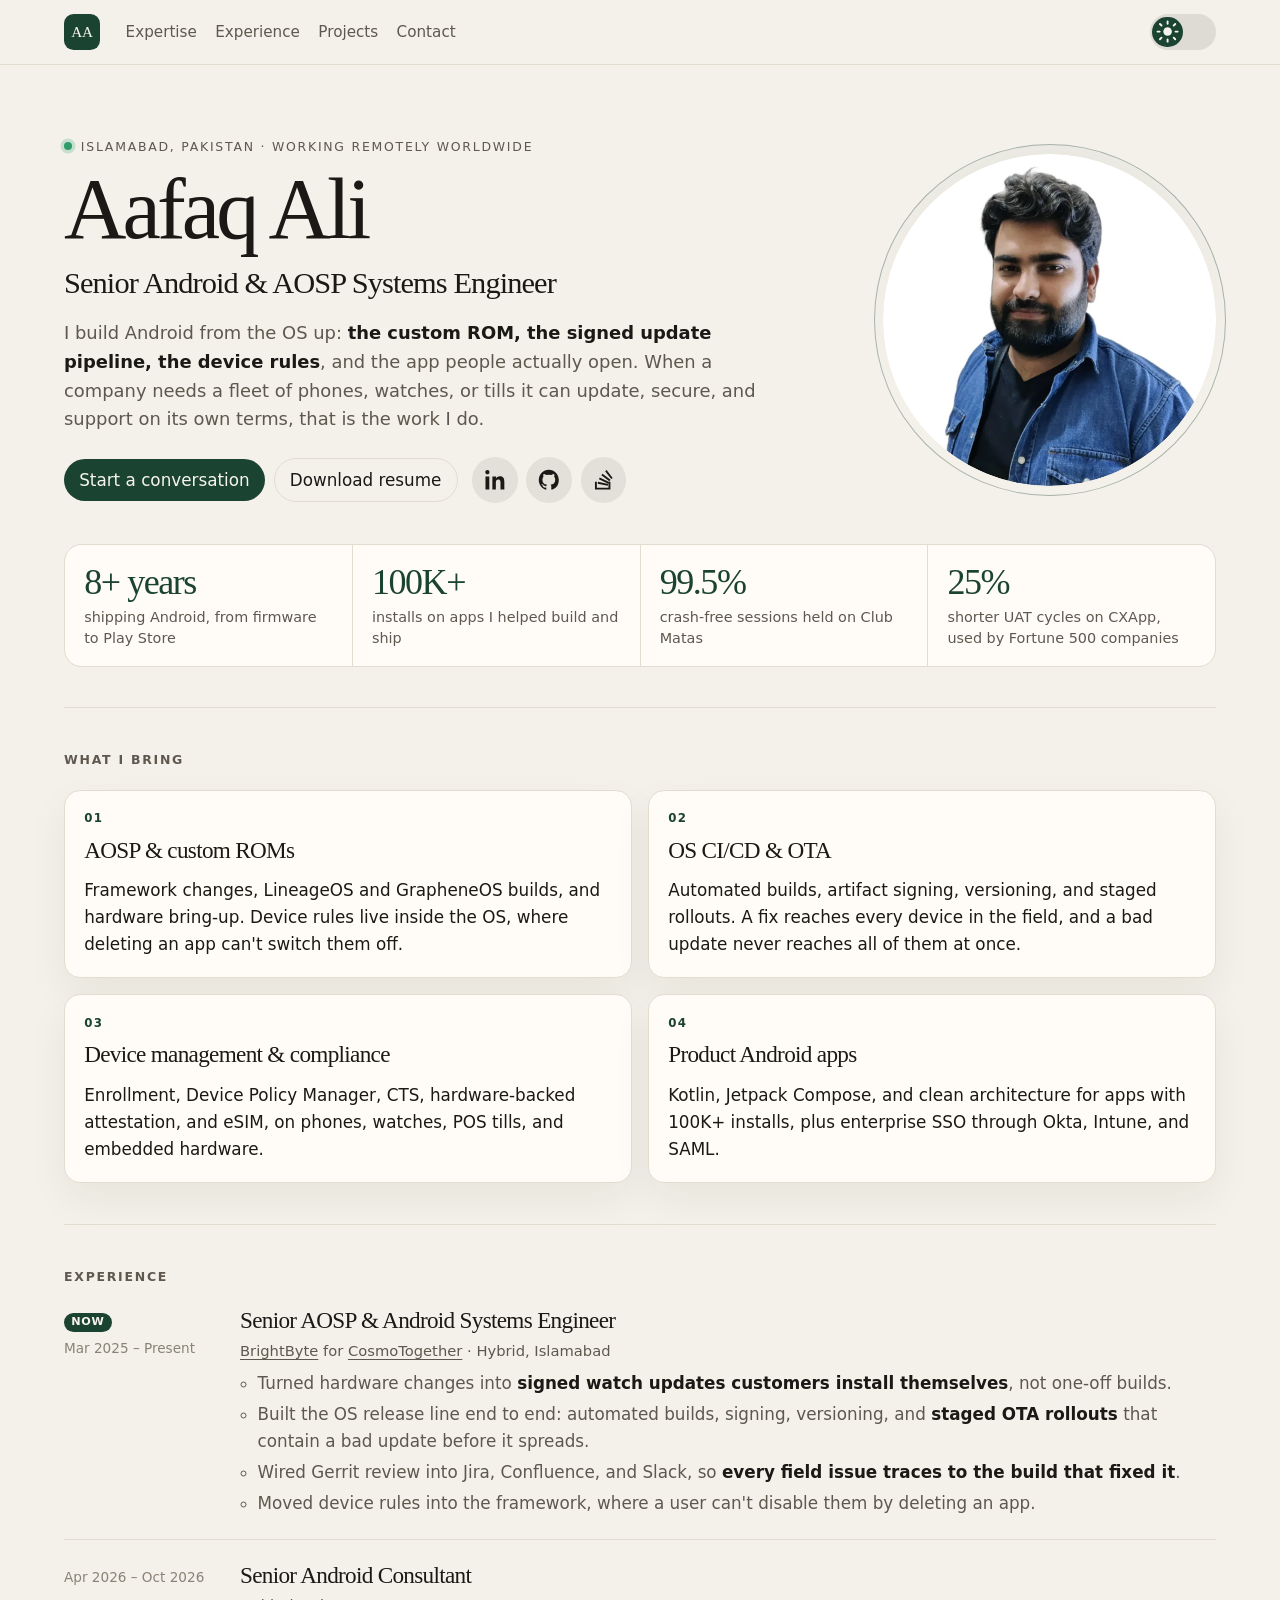
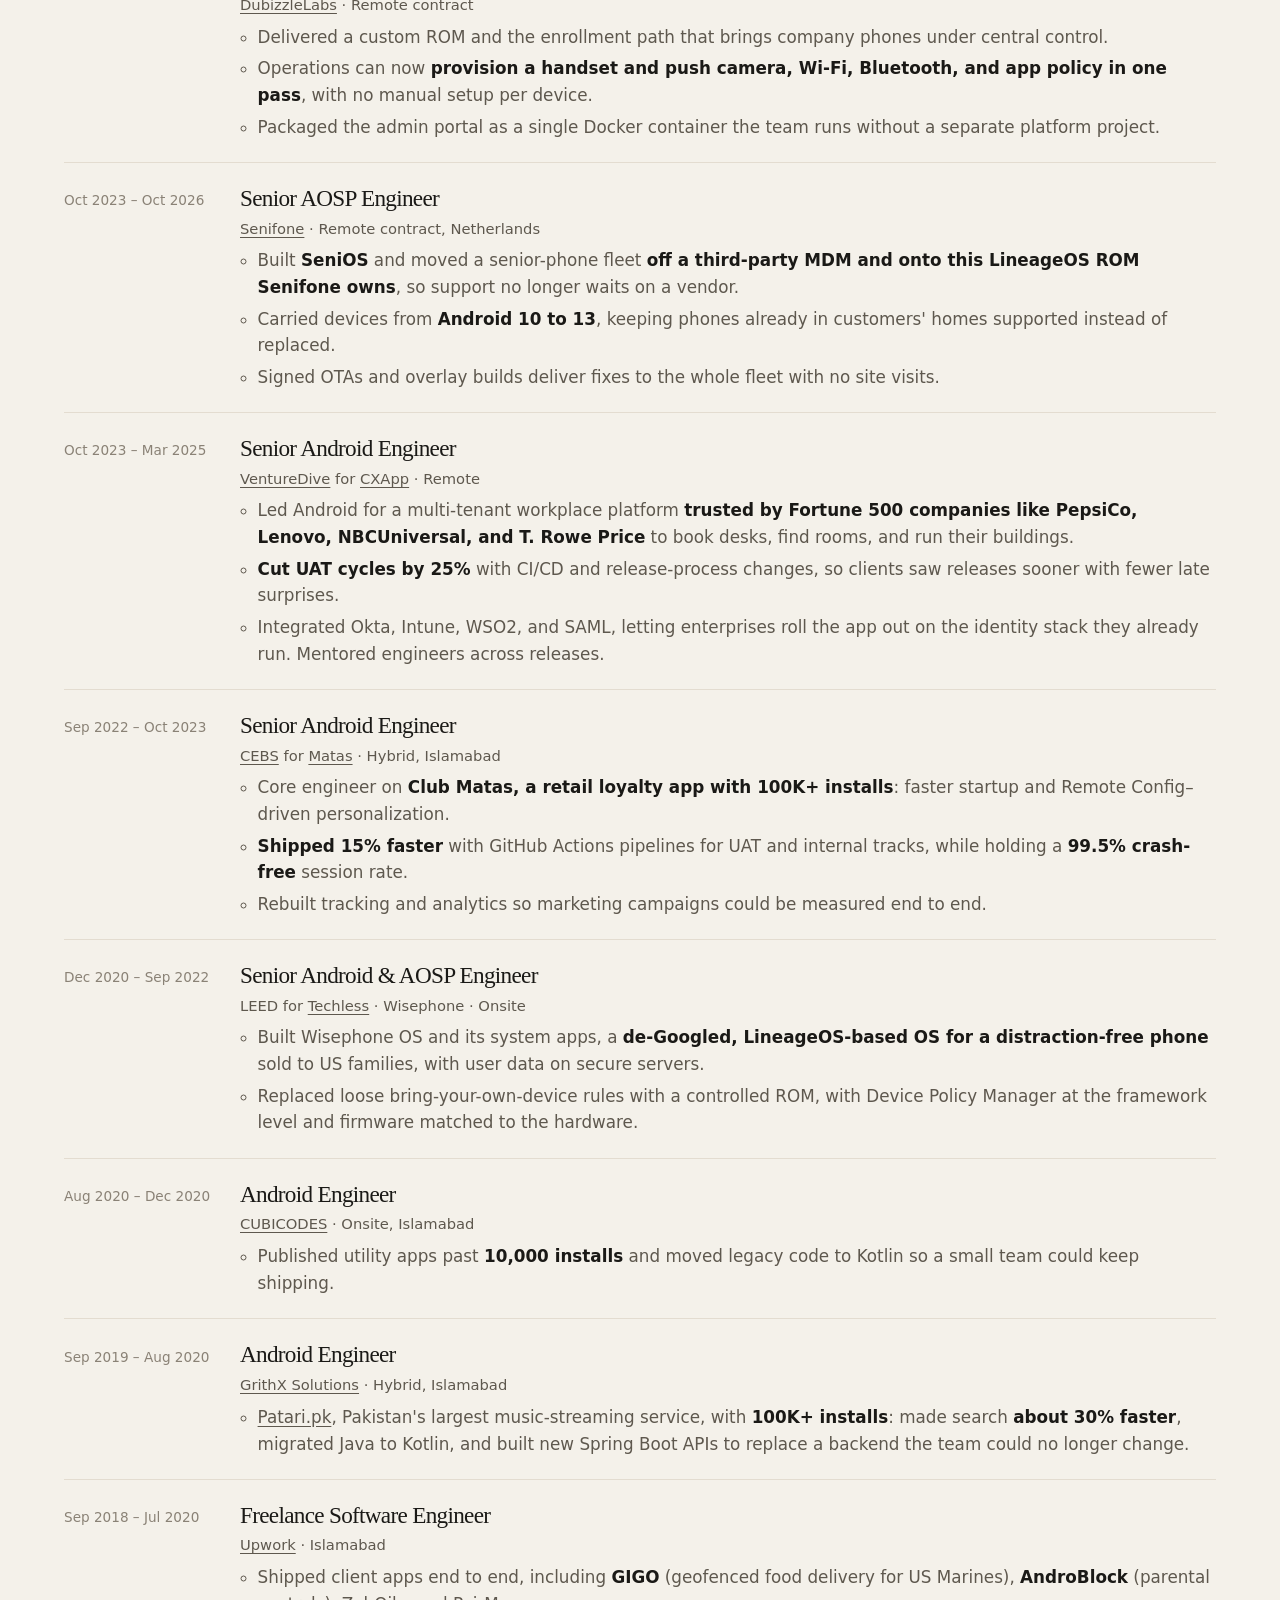
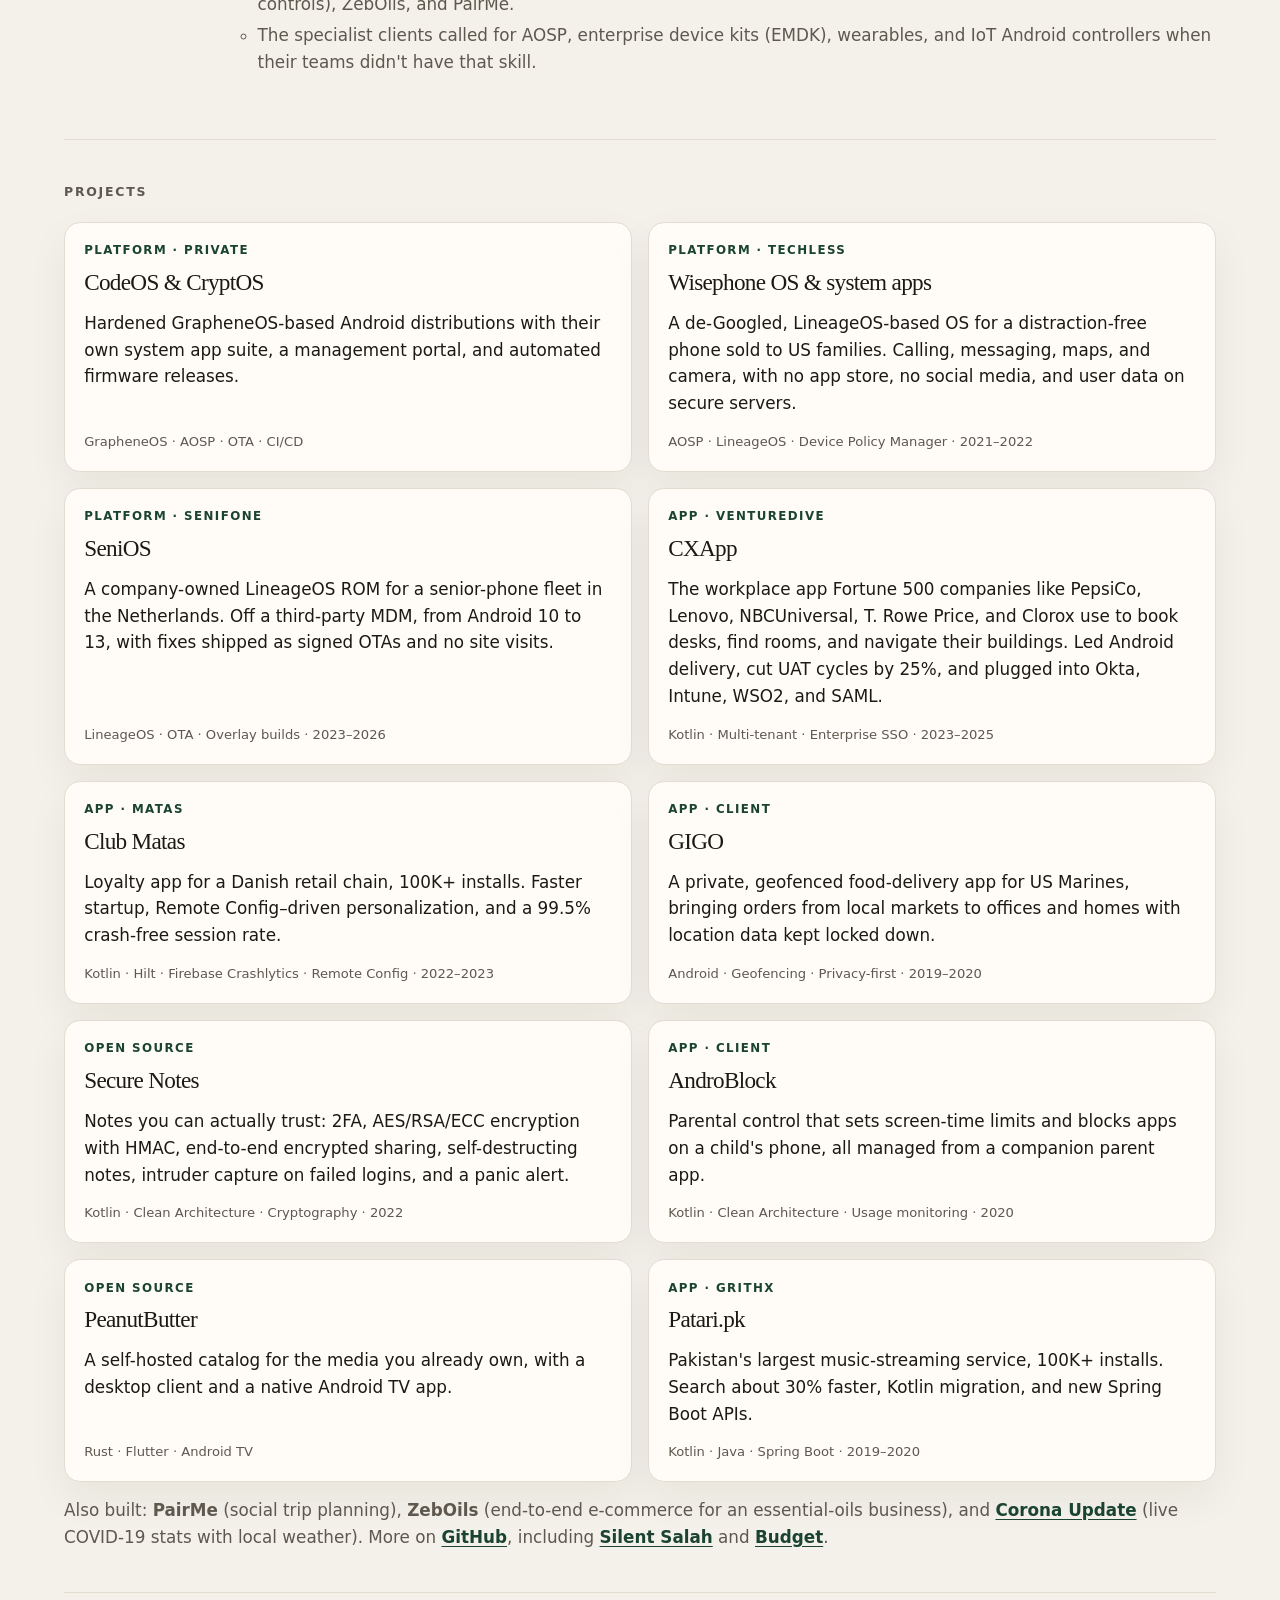
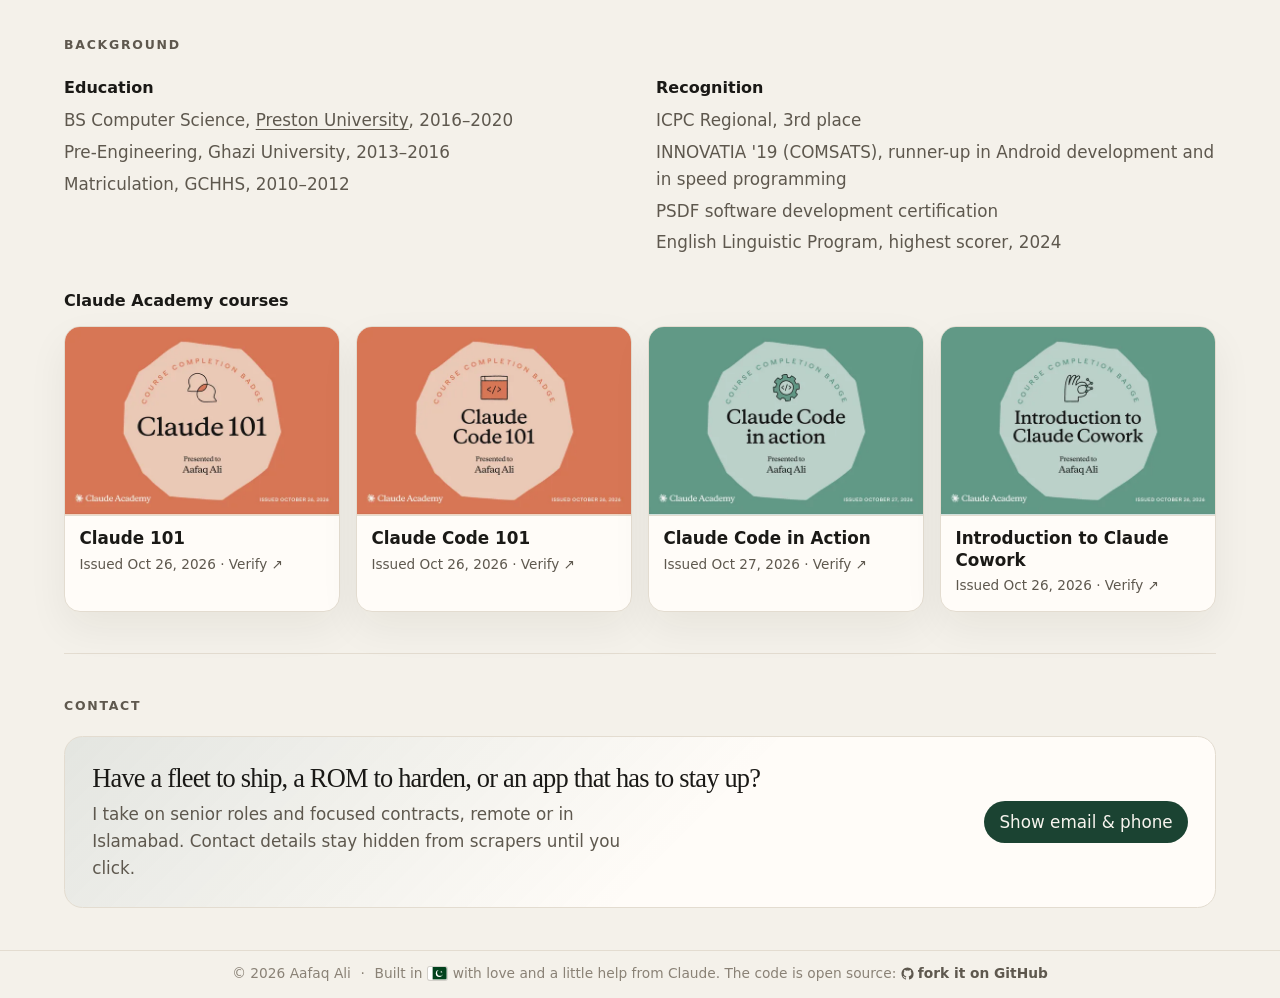
==== index.html @ 77cb5156 "Add Claude Academy course badges Co-Authored-By: Claude Opus 5.5 <noreply@anthropic.com>" ====
<!DOCTYPE html>
<html lang="en">
<head>
  <meta charset="utf-8">
  <meta name="viewport" content="width=device-width, initial-scale=1">
  <title>Aafaq Ali · Senior Android &amp; AOSP Systems Engineer</title>
  <meta name="description" content="Aafaq Ali builds Android from the OS up: custom ROMs, signed OTA pipelines, device management, CTS and hardware attestation, plus product apps with 100K+ installs. 8+ years, Islamabad, working remotely worldwide.">
  <meta name="author" content="Aafaq Ali">
  <meta name="robots" content="index, follow">
  <link rel="canonical" href="https://aafaq.com.pk/">
  <meta property="og:type" content="profile">
  <meta property="og:site_name" content="Aafaq Ali">
  <meta property="og:title" content="Aafaq Ali · Senior Android &amp; AOSP Systems Engineer">
  <meta property="og:description" content="Custom ROMs, signed OTA pipelines, device management, and Android apps with 100K+ installs. 8+ years shipping Android, from the OS to the home screen.">
  <meta property="og:url" content="https://aafaq.com.pk/">
  <meta property="profile:first_name" content="Aafaq">
  <meta property="profile:last_name" content="Ali">
  <meta name="twitter:card" content="summary">
  <meta name="twitter:site" content="@Aafaqale">
  <meta name="twitter:title" content="Aafaq Ali · Senior Android &amp; AOSP Systems Engineer">
  <meta name="twitter:description" content="Custom ROMs, signed OTA pipelines, device management, and Android apps with 100K+ installs.">
  <meta name="theme-color" content="#f4f1ea" media="(prefers-color-scheme: light)">
  <meta name="theme-color" content="#12110f" media="(prefers-color-scheme: dark)">
  <!-- Google Analytics 4: only on the live site, so local copies and previews are not counted. -->
  <script>
    if (/^(www\.)?aafaq\.com\.pk$/.test(location.hostname)) {
      window.dataLayer = window.dataLayer || [];
      window.gtag = function () { dataLayer.push(arguments); };
      gtag("js", new Date());
      gtag("config", "G-D1ZEYYBL6N");
      var ga = document.createElement("script");
      ga.async = true;
      ga.src = "https://www.googletagmanager.com/gtag/js?id=G-D1ZEYYBL6N";
      document.head.appendChild(ga);
    }
  </script>
  <link rel="icon" href="favicon.svg" type="image/svg+xml">
  <link rel="stylesheet" href="css/site.css?v=dev">
  <script>
    (function () {
      try {
        var saved = localStorage.getItem("theme");
        var theme = saved || (matchMedia("(prefers-color-scheme: dark)").matches ? "dark" : "light");
        document.documentElement.setAttribute("data-theme", theme);
      } catch (err) {}
    })();
  </script>
  <script src="js/site.js?v=dev" defer></script>
  <script type="application/ld+json">
  {
    "@context": "https://schema.org",
    "@type": "ProfilePage",
    "url": "https://aafaq.com.pk/",
    "mainEntity": {
      "@type": "Person",
      "name": "Aafaq Ali",
      "jobTitle": "Senior Android and AOSP Systems Engineer",
      "description": "Android and AOSP systems engineer building custom ROMs, signed OTA pipelines, device management, and product Android apps.",
      "url": "https://aafaq.com.pk/",
      "address": {
        "@type": "PostalAddress",
        "addressLocality": "Islamabad",
        "addressCountry": "PK"
      },
      "worksFor": {
        "@type": "Organization",
        "name": "BrightByte",
        "url": "https://www.linkedin.com/company/bright-byteconsulting"
      },
      "alumniOf": {
        "@type": "CollegeOrUniversity",
        "name": "Preston University",
        "url": "https://preston.edu.pk/"
      },
      "knowsAbout": [
        "Android",
        "Kotlin",
        "Jetpack Compose",
        "AOSP",
        "LineageOS",
        "GrapheneOS",
        "OTA updates",
        "CTS",
        "hardware attestation",
        "eSIM",
        "embedded Android",
        "point of sale",
        "MDM"
      ],
      "sameAs": [
        "https://www.linkedin.com/in/aafaqali/",
        "https://github.com/AafaaqAli",
        "https://stackoverflow.com/users/10003471/ali",
        "https://x.com/Aafaqale",
        "https://www.upwork.com/freelancers/~01023178194f30eed5"
      ]
    }
  }
  </script>
</head>
<body>
  <a class="skip" href="#content">Skip to content</a>
  <header class="site-header">
    <div class="wrap bar">
      <a class="brand" href="#top" aria-label="Aafaq Ali, back to top">AA</a>
      <nav class="nav" aria-label="Primary">
        <a href="#expertise">Expertise</a>
        <a href="#experience">Experience</a>
        <a href="#work">Projects</a>
        <a href="#contact">Contact</a>
      </nav>
      <button class="theme-toggle" id="theme-toggle" type="button" aria-pressed="false" aria-label="Switch to dark mode">
        <span class="theme-thumb">
          <span class="theme-glyph">
            <svg class="theme-sun" viewBox="0 0 24 24" aria-hidden="true"><circle cx="12" cy="12" r="4.4"></circle><path d="M12 1.6v2.2M12 20.2v2.2M4.1 4.1l1.6 1.6M18.3 18.3l1.6 1.6M1.6 12h2.2M20.2 12h2.2M4.1 19.9l1.6-1.6M18.3 5.7l1.6-1.6" stroke="currentColor" stroke-width="2" stroke-linecap="round" fill="none"></path></svg>
            <svg class="theme-moon" viewBox="4.4 2.5 18 18" aria-hidden="true"><path d="M14.6 3.1a8.4 8.4 0 1 0 6.3 13.6A6.6 6.6 0 0 1 14.6 3.1z"></path></svg>
          </span>
        </span>
      </button>
    </div>
  </header>

  <main id="content">
    <div class="wrap">
      <header class="hero" id="top">
        <div class="hero-copy">
        <p class="eyebrow"><span class="dot" aria-hidden="true"></span>Islamabad, Pakistan · Working remotely worldwide</p>
        <h1>Aafaq Ali</h1>
        <p class="role">Senior Android &amp; AOSP Systems Engineer</p>
        <p class="lede">I build Android from the OS up: <strong>the custom ROM, the signed update pipeline, the device rules</strong>, and the app people actually open. When a company needs a fleet of phones, watches, or tills it can update, secure, and support on its own terms, that is the work I do.</p>
        <p class="actions">
          <a class="button" href="#contact">Start a conversation</a>
          <a class="button quiet" href="aafaq-ali-resume.pdf" download>Download resume</a>
          <span class="socials">
            <a class="icon-btn" href="https://www.linkedin.com/in/aafaqali/" rel="me noopener noreferrer" aria-label="LinkedIn" target="_blank">
              <svg viewBox="-1.2 -0.2 24.8 25.4" aria-hidden="true"><path d="M4.98 3.5C4.98 4.88 3.88 6 2.5 6S0 4.88 0 3.5 1.12 1 2.5 1s2.48 1.12 2.48 2.5zM.24 8.48h4.52V24H.24V8.48zM8.34 8.48h4.33v2.12h.06c.6-1.14 2.08-2.34 4.28-2.34 4.58 0 5.42 3.01 5.42 6.93V24h-4.52v-7.66c0-1.83-.03-4.18-2.55-4.18-2.55 0-2.94 1.99-2.94 4.05V24H8.34V8.48z"/></svg>
            </a>
            <a class="icon-btn" href="https://github.com/AafaaqAli" rel="me noopener noreferrer" aria-label="GitHub" target="_blank">
              <svg viewBox="1.2 1.2 21.6 21.6" aria-hidden="true"><path d="M12 2C6.48 2 2 6.58 2 12.26c0 4.52 2.87 8.35 6.84 9.7.5.1.68-.22.68-.49 0-.24-.01-.87-.01-1.71-2.78.62-3.37-1.37-3.37-1.37-.45-1.18-1.11-1.5-1.11-1.5-.91-.64.07-.63.07-.63 1 .07 1.53 1.06 1.53 1.06.9 1.57 2.36 1.12 2.94.86.09-.67.35-1.12.63-1.38-2.22-.26-4.55-1.14-4.55-5.07 0-1.12.39-2.03 1.03-2.75-.1-.26-.45-1.3.1-2.71 0 0 .84-.27 2.75 1.05a9.3 9.3 0 0 1 5 0c1.91-1.32 2.75-1.05 2.75-1.05.55 1.41.2 2.45.1 2.71.64.72 1.03 1.63 1.03 2.75 0 3.94-2.34 4.8-4.57 5.06.36.32.68.94.68 1.9 0 1.38-.01 2.49-.01 2.83 0 .27.18.6.69.49A10.04 10.04 0 0 0 22 12.26C22 6.58 17.52 2 12 2z"/></svg>
            </a>
            <a class="icon-btn" href="https://stackoverflow.com/users/10003471/ali" rel="me noopener noreferrer" aria-label="Stack Overflow" target="_blank">
              <svg viewBox="4.2 3.6 17.6 19.3" aria-hidden="true"><path d="M17.2 20.3v-5.4h1.7v7.1H5.1v-7.1h1.7v5.4h10.4z"/><path d="m7.5 16.7 9.1 1.9.35-1.65-9.1-1.9-.35 1.65zm1.15-3.9 8.4 3.9.72-1.55-8.4-3.9-.72 1.55zm2.15-3.7 7.15 5.55 1.05-1.35-7.15-5.55-1.05 1.35zm3.4-3.5 5.4 7 1.32-1.02-5.4-7-1.32 1.02z"/></svg>
            </a>
          </span>
        </p>
        </div>

        <figure class="portrait">
          <img class="portrait-light" src="img/portrait-light.webp" width="612" height="612" alt="Portrait of Aafaq Ali" fetchpriority="high">
          <img class="portrait-dark" src="img/portrait-dark.webp" width="612" height="612" alt="" aria-hidden="true">
        </figure>

        <dl class="stats" aria-label="Highlights">
          <div><dt>8+ years</dt><dd>shipping Android, from firmware to Play Store</dd></div>
          <div><dt>100K+</dt><dd>installs on apps I helped build and ship</dd></div>
          <div><dt>99.5%</dt><dd>crash-free sessions held on Club Matas</dd></div>
          <div><dt>25%</dt><dd>shorter UAT cycles on CXApp, used by Fortune 500 companies</dd></div>
        </dl>
      </header>

      <section class="section" id="expertise" aria-labelledby="expertise-title">
        <h2 id="expertise-title">What I bring</h2>
        <div class="cards">
          <article class="card">
            <span class="card-tag">01</span>
            <h3>AOSP &amp; custom ROMs</h3>
            <p class="body">Framework changes, LineageOS and GrapheneOS builds, and hardware bring-up. Device rules live inside the OS, where deleting an app can't switch them off.</p>
          </article>
          <article class="card">
            <span class="card-tag">02</span>
            <h3>OS CI/CD &amp; OTA</h3>
            <p class="body">Automated builds, artifact signing, versioning, and staged rollouts. A fix reaches every device in the field, and a bad update never reaches all of them at once.</p>
          </article>
          <article class="card">
            <span class="card-tag">03</span>
            <h3>Device management &amp; compliance</h3>
            <p class="body">Enrollment, Device Policy Manager, CTS, hardware-backed attestation, and eSIM, on phones, watches, POS tills, and embedded hardware.</p>
          </article>
          <article class="card">
            <span class="card-tag">04</span>
            <h3>Product Android apps</h3>
            <p class="body">Kotlin, Jetpack Compose, and clean architecture for apps with 100K+ installs, plus enterprise SSO through Okta, Intune, and SAML.</p>
          </article>
        </div>
      </section>

      <section class="section" id="experience" aria-labelledby="experience-title">
        <h2 id="experience-title">Experience</h2>
        <ol class="timeline">
          <li class="job">
            <p class="when">Mar 2025 – Present</p>
            <div>
              <h3>Senior AOSP &amp; Android Systems Engineer</h3>
              <p class="meta"><a href="https://www.linkedin.com/company/bright-byteconsulting" target="_blank" rel="noopener noreferrer">BrightByte</a> for <a href="https://cosmotogether.com/" target="_blank" rel="noopener noreferrer">CosmoTogether</a> · Hybrid, Islamabad</p>
              <ul>
                <li>Turned hardware changes into <strong>signed watch updates customers install themselves</strong>, not one-off builds.</li>
                <li>Built the OS release line end to end: automated builds, signing, versioning, and <strong>staged OTA rollouts</strong> that contain a bad update before it spreads.</li>
                <li>Wired Gerrit review into Jira, Confluence, and Slack, so <strong>every field issue traces to the build that fixed it</strong>.</li>
                <li>Moved device rules into the framework, where a user can't disable them by deleting an app.</li>
              </ul>
            </div>
          </li>

          <li class="job">
            <p class="when">Apr 2026 – Oct 2026</p>
            <div>
              <h3>Senior Android Consultant</h3>
              <p class="meta"><a href="https://www.dubizzle.com/" target="_blank" rel="noopener noreferrer">DubizzleLabs</a> · Remote contract</p>
              <ul>
                <li>Delivered a custom ROM and the enrollment path that brings company phones under central control.</li>
                <li>Operations can now <strong>provision a handset and push camera, Wi-Fi, Bluetooth, and app policy in one pass</strong>, with no manual setup per device.</li>
                <li>Packaged the admin portal as a single Docker container the team runs without a separate platform project.</li>
              </ul>
            </div>
          </li>

          <li class="job">
            <p class="when">Oct 2023 – Oct 2026</p>
            <div>
              <h3>Senior AOSP Engineer</h3>
              <p class="meta"><a href="https://senifone.co.uk/" target="_blank" rel="noopener noreferrer">Senifone</a> · Remote contract, Netherlands</p>
              <ul>
                <li>Built <strong>SeniOS</strong> and moved a senior-phone fleet <strong>off a third-party MDM and onto this LineageOS ROM Senifone owns</strong>, so support no longer waits on a vendor.</li>
                <li>Carried devices from <strong>Android 10 to 13</strong>, keeping phones already in customers' homes supported instead of replaced.</li>
                <li>Signed OTAs and overlay builds deliver fixes to the whole fleet with no site visits.</li>
              </ul>
            </div>
          </li>

          <li class="job">
            <p class="when">Oct 2023 – Mar 2025</p>
            <div>
              <h3>Senior Android Engineer</h3>
              <p class="meta"><a href="https://www.venturedive.com/" target="_blank" rel="noopener noreferrer">VentureDive</a> for <a href="https://cxapp.com/" target="_blank" rel="noopener noreferrer">CXApp</a> · Remote</p>
              <ul>
                <li>Led Android for a multi-tenant workplace platform <strong>trusted by Fortune 500 companies like PepsiCo, Lenovo, NBCUniversal, and T. Rowe Price</strong> to book desks, find rooms, and run their buildings.</li>
                <li><strong>Cut UAT cycles by 25%</strong> with CI/CD and release-process changes, so clients saw releases sooner with fewer late surprises.</li>
                <li>Integrated Okta, Intune, WSO2, and SAML, letting enterprises roll the app out on the identity stack they already run. Mentored engineers across releases.</li>
              </ul>
            </div>
          </li>

          <li class="job">
            <p class="when">Sep 2022 – Oct 2023</p>
            <div>
              <h3>Senior Android Engineer</h3>
              <p class="meta"><a href="https://www.cebs.io/" target="_blank" rel="noopener noreferrer">CEBS</a> for <a href="https://play.google.com/store/apps/details?id=matas.matas&amp;hl=en" target="_blank" rel="noopener noreferrer">Matas</a> · Hybrid, Islamabad</p>
              <ul>
                <li>Core engineer on <strong>Club Matas, a retail loyalty app with 100K+ installs</strong>: faster startup and Remote Config–driven personalization.</li>
                <li><strong>Shipped 15% faster</strong> with GitHub Actions pipelines for UAT and internal tracks, while holding a <strong>99.5% crash-free</strong> session rate.</li>
                <li>Rebuilt tracking and analytics so marketing campaigns could be measured end to end.</li>
              </ul>
            </div>
          </li>

          <li class="job">
            <p class="when">Dec 2020 – Sep 2022</p>
            <div>
              <h3>Senior Android &amp; AOSP Engineer</h3>
              <p class="meta">LEED for <a href="https://www.techless.com/" target="_blank" rel="noopener noreferrer">Techless</a> · Wisephone · Onsite</p>
              <ul>
                <li>Built Wisephone OS and its system apps, a <strong>de-Googled, LineageOS-based OS for a distraction-free phone</strong> sold to US families, with user data on secure servers.</li>
                <li>Replaced loose bring-your-own-device rules with a controlled ROM, with Device Policy Manager at the framework level and firmware matched to the hardware.</li>
              </ul>
            </div>
          </li>

          <li class="job">
            <p class="when">Aug 2020 – Dec 2020</p>
            <div>
              <h3>Android Engineer</h3>
              <p class="meta"><a href="https://www.linkedin.com/company/cubicodes" target="_blank" rel="noopener noreferrer">CUBICODES</a> · Onsite, Islamabad</p>
              <ul>
                <li>Published utility apps past <strong>10,000 installs</strong> and moved legacy code to Kotlin so a small team could keep shipping.</li>
              </ul>
            </div>
          </li>

          <li class="job">
            <p class="when">Sep 2019 – Aug 2020</p>
            <div>
              <h3>Android Engineer</h3>
              <p class="meta"><a href="https://grithx.com/" target="_blank" rel="noopener noreferrer">GrithX Solutions</a> · Hybrid, Islamabad</p>
              <ul>
                <li><a href="https://en.wikipedia.org/wiki/Patari_(service)" target="_blank" rel="noopener noreferrer">Patari.pk</a>, Pakistan's largest music-streaming service, with <strong>100K+ installs</strong>: made search <strong>about 30% faster</strong>, migrated Java to Kotlin, and built new Spring Boot APIs to replace a backend the team could no longer change.</li>
              </ul>
            </div>
          </li>

          <li class="job">
            <p class="when">Sep 2018 – Jul 2020</p>
            <div>
              <h3>Freelance Software Engineer</h3>
              <p class="meta"><a href="https://www.upwork.com/freelancers/~01023178194f30eed5" target="_blank" rel="noopener noreferrer">Upwork</a> · Islamabad</p>
              <ul>
                <li>Shipped client apps end to end, including <strong>GIGO</strong> (geofenced food delivery for US Marines), <strong>AndroBlock</strong> (parental controls), ZebOils, and PairMe.</li>
                <li>The specialist clients called for AOSP, enterprise device kits (EMDK), wearables, and IoT Android controllers when their teams didn't have that skill.</li>
              </ul>
            </div>
          </li>
        </ol>
      </section>

      <section class="section" id="work" aria-labelledby="work-title">
        <h2 id="work-title">Projects</h2>
        <div class="cards projects">
          <article class="card">
            <span class="card-tag">Platform · Private</span>
            <h3>CodeOS &amp; CryptOS</h3>
            <p class="body">Hardened GrapheneOS-based Android distributions with their own system app suite, a management portal, and automated firmware releases.</p>
            <p class="stack">GrapheneOS · AOSP · OTA · CI/CD</p>
          </article>
          <article class="card">
            <span class="card-tag">Platform · Techless</span>
            <h3>Wisephone OS &amp; system apps</h3>
            <p class="body">A de-Googled, LineageOS-based OS for a distraction-free phone sold to US families. Calling, messaging, maps, and camera, with no app store, no social media, and user data on secure servers.</p>
            <p class="stack">AOSP · LineageOS · Device Policy Manager · 2021–2022</p>
          </article>
          <article class="card">
            <span class="card-tag">Platform · Senifone</span>
            <h3><a href="https://senifone.co.uk/" target="_blank" rel="noopener noreferrer">SeniOS</a></h3>
            <p class="body">A company-owned LineageOS ROM for a senior-phone fleet in the Netherlands. Off a third-party MDM, from Android 10 to 13, with fixes shipped as signed OTAs and no site visits.</p>
            <p class="stack">LineageOS · OTA · Overlay builds · 2023–2026</p>
          </article>
          <article class="card">
            <span class="card-tag">App · VentureDive</span>
            <h3><a href="https://cxapp.com/" target="_blank" rel="noopener noreferrer">CXApp</a></h3>
            <p class="body">The workplace app Fortune 500 companies like PepsiCo, Lenovo, NBCUniversal, T. Rowe Price, and Clorox use to book desks, find rooms, and navigate their buildings. Led Android delivery, cut UAT cycles by 25%, and plugged into Okta, Intune, WSO2, and SAML.</p>
            <p class="stack">Kotlin · Multi-tenant · Enterprise SSO · 2023–2025</p>
          </article>
          <article class="card">
            <span class="card-tag">App · Matas</span>
            <h3><a href="https://play.google.com/store/apps/details?id=matas.matas" target="_blank" rel="noopener noreferrer">Club Matas</a></h3>
            <p class="body">Loyalty app for a Danish retail chain, 100K+ installs. Faster startup, Remote Config–driven personalization, and a 99.5% crash-free session rate.</p>
            <p class="stack">Kotlin · Hilt · Firebase Crashlytics · Remote Config · 2022–2023</p>
          </article>
          <article class="card">
            <span class="card-tag">App · Client</span>
            <h3>GIGO</h3>
            <p class="body">A private, geofenced food-delivery app for US Marines, bringing orders from local markets to offices and homes with location data kept locked down.</p>
            <p class="stack">Android · Geofencing · Privacy-first · 2019–2020</p>
          </article>
          <article class="card">
            <span class="card-tag">Open source</span>
            <h3><a href="https://github.com/AafaaqAli/SecureNotes" target="_blank" rel="noopener noreferrer">Secure Notes</a></h3>
            <p class="body">Notes you can actually trust: 2FA, AES/RSA/ECC encryption with HMAC, end-to-end encrypted sharing, self-destructing notes, intruder capture on failed logins, and a panic alert.</p>
            <p class="stack">Kotlin · Clean Architecture · Cryptography · 2022</p>
          </article>
          <article class="card">
            <span class="card-tag">App · Client</span>
            <h3>AndroBlock</h3>
            <p class="body">Parental control that sets screen-time limits and blocks apps on a child's phone, all managed from a companion parent app.</p>
            <p class="stack">Kotlin · Clean Architecture · Usage monitoring · 2020</p>
          </article>
          <article class="card">
            <span class="card-tag">Open source</span>
            <h3><a href="https://github.com/PeanutButterOrg/PeanutButter" target="_blank" rel="noopener noreferrer">PeanutButter</a></h3>
            <p class="body">A self-hosted catalog for the media you already own, with a desktop client and a native Android TV app.</p>
            <p class="stack">Rust · Flutter · Android TV</p>
          </article>
          <article class="card">
            <span class="card-tag">App · GrithX</span>
            <h3><a href="https://en.wikipedia.org/wiki/Patari_(service)" target="_blank" rel="noopener noreferrer">Patari.pk</a></h3>
            <p class="body">Pakistan's largest music-streaming service, 100K+ installs. Search about 30% faster, Kotlin migration, and new Spring Boot APIs.</p>
            <p class="stack">Kotlin · Java · Spring Boot · 2019–2020</p>
          </article>
        </div>
        <p class="more">Also built: <strong>PairMe</strong> (social trip planning), <strong>ZebOils</strong> (end-to-end e-commerce for an essential-oils business), and
          <a href="https://github.com/AafaaqAli/CoronaUpdate" target="_blank" rel="noopener noreferrer">Corona Update</a> (live COVID-19 stats with local weather). More on
          <a href="https://github.com/AafaaqAli" target="_blank" rel="noopener noreferrer">GitHub</a>, including
          <a href="https://github.com/AafaaqAli/Silent-Namaz-Times" target="_blank" rel="noopener noreferrer">Silent Salah</a> and
          <a href="https://github.com/AafaaqAli/BudgetApp" target="_blank" rel="noopener noreferrer">Budget</a>.
        </p>
      </section>

      <section class="section" id="background" aria-labelledby="background-title">
        <h2 id="background-title">Background</h2>
        <div class="facts">
          <div>
            <h3>Education</h3>
            <ul class="quiet">
              <li>BS Computer Science, <a href="https://preston.edu.pk/" target="_blank" rel="noopener noreferrer">Preston University</a>, 2016–2020</li>
              <li>Pre-Engineering, Ghazi University, 2013–2016</li>
              <li>Matriculation, GCHHS, 2010–2012</li>
            </ul>
          </div>
          <div>
            <h3>Recognition</h3>
            <ul class="quiet">
              <li>ICPC Regional, 3rd place</li>
              <li>INNOVATIA '19 (COMSATS), runner-up in Android development and in speed programming</li>
              <li>PSDF software development certification</li>
              <li>English Linguistic Program, highest scorer, 2024</li>
            </ul>
          </div>
        </div>
        <div class="academy">
          <h3>Claude Academy courses</h3>
          <ul class="badges">
            <li>
              <a class="badge" href="https://academy.claude.com/verify/96abbec9899c160298dd54b25865126e" target="_blank" rel="noopener noreferrer">
                <img src="img/badge-claude-101.webp" alt="" width="560" height="384" loading="lazy" decoding="async">
                <span class="badge-name">Claude 101</span>
                <span class="badge-meta">Issued Oct 26, 2026 · Verify ↗</span>
              </a>
            </li>
            <li>
              <a class="badge" href="https://academy.claude.com/verify/3dcd5353d01d62e38c4ac11f083aba3e" target="_blank" rel="noopener noreferrer">
                <img src="img/badge-claude-code-101.webp" alt="" width="560" height="384" loading="lazy" decoding="async">
                <span class="badge-name">Claude Code 101</span>
                <span class="badge-meta">Issued Oct 26, 2026 · Verify ↗</span>
              </a>
            </li>
            <li>
              <a class="badge" href="https://academy.claude.com/verify/8e38392c309df0e5805ce47df8dbedf6" target="_blank" rel="noopener noreferrer">
                <img src="img/badge-claude-code-in-action.webp" alt="" width="560" height="384" loading="lazy" decoding="async">
                <span class="badge-name">Claude Code in Action</span>
                <span class="badge-meta">Issued Oct 27, 2026 · Verify ↗</span>
              </a>
            </li>
            <li>
              <a class="badge" href="https://academy.claude.com/verify/409545ae04b41d18a1bbf4010a0920b7" target="_blank" rel="noopener noreferrer">
                <img src="img/badge-introduction-to-claude-cowork.webp" alt="" width="560" height="384" loading="lazy" decoding="async">
                <span class="badge-name">Introduction to Claude Cowork</span>
                <span class="badge-meta">Issued Oct 26, 2026 · Verify ↗</span>
              </a>
            </li>
          </ul>
        </div>
      </section>

      <section class="section" id="contact" aria-labelledby="contact-title">
        <h2 id="contact-title">Contact</h2>
        <div class="contact-panel">
          <div>
            <p class="contact-head">Have a fleet to ship, a ROM to harden, or an app that has to stay up?</p>
            <p class="contact-note">I take on senior roles and focused contracts, remote or in Islamabad. Contact details stay hidden from scrapers until you click.</p>
          </div>
          <button class="button" id="show-contact" type="button">Show email &amp; phone</button>
          <div class="contact-line" id="contact-details" hidden></div>
        </div>
      </section>
    </div>
  </main>

  <footer class="site-footer">
    <div class="wrap foot">
      <p>© 2026 Aafaq Ali</p>
      <p>Built in <button class="flag-egg" id="flag-egg" type="button" aria-label="Pakistan (a little surprise inside)" title="Pakistan Zindabad"><svg class="flag" viewBox="0 0 30 20" aria-hidden="true"><rect width="30" height="20" fill="#fff"/><rect x="7.5" width="22.5" height="20" fill="#01411c"/><circle cx="18.2" cy="10.6" r="5.6" fill="#fff"/><circle cx="19.7" cy="9.3" r="5" fill="#01411c"/><polygon points="22.55,6.25 22.29,7.59 23.46,8.30 22.10,8.46 21.80,9.79 21.23,8.55 19.86,8.67 20.87,7.74 20.33,6.49 21.52,7.15" fill="#fff"/></svg></button> with love and a little help from Claude. The code is open source: <a class="source-link" href="https://github.com/AafaaqAli/Portfolio_V4" target="_blank" rel="noopener noreferrer"><svg viewBox="1.2 1.2 21.6 21.6" aria-hidden="true"><path d="M12 2C6.48 2 2 6.58 2 12.26c0 4.52 2.87 8.35 6.84 9.7.5.1.68-.22.68-.49 0-.24-.01-.87-.01-1.71-2.78.62-3.37-1.37-3.37-1.37-.45-1.18-1.11-1.5-1.11-1.5-.91-.64.07-.63.07-.63 1 .07 1.53 1.06 1.53 1.06.9 1.57 2.36 1.12 2.94.86.09-.67.35-1.12.63-1.38-2.22-.26-4.55-1.14-4.55-5.07 0-1.12.39-2.03 1.03-2.75-.1-.26-.45-1.3.1-2.71 0 0 .84-.27 2.75 1.05a9.3 9.3 0 0 1 5 0c1.91-1.32 2.75-1.05 2.75-1.05.55 1.41.2 2.45.1 2.71.64.72 1.03 1.63 1.03 2.75 0 3.94-2.34 4.8-4.57 5.06.36.32.68.94.68 1.9 0 1.38-.01 2.49-.01 2.83 0 .27.18.6.69.49A10.04 10.04 0 0 0 22 12.26C22 6.58 17.52 2 12 2z"/></svg>fork it on GitHub</a></p>
    </div>
  </footer>
</body>
</html>
---- css/site.css ----
:root {
  --bg: #f4f1ea;
  --surface: #fffcf8;
  --ink: #1a1916;
  --muted: #5e584e;
  --faint: #8a8276;
  --line: #e3dcd0;
  --accent: #1b4332;
  --accent-ink: #f7f4ee;
  --shadow: 0 16px 40px rgba(40, 32, 20, 0.06);
  --serif: "Iowan Old Style", Palatino, "Palatino Linotype", Georgia, serif;
  --sans: "Segoe UI", system-ui, -apple-system, sans-serif;
  --page: 72rem;
  color-scheme: light;
}

[data-theme="dark"] {
  --bg: #12110f;
  --surface: #1c1b18;
  --ink: #f3efe6;
  --muted: #c4bbae;
  --faint: #9a9184;
  --line: #312e29;
  --accent: #d5ebe1;
  --accent-ink: #13211b;
  --shadow: none;
  color-scheme: dark;
}

@media (prefers-color-scheme: dark) {
  :root:not([data-theme="light"]) {
    --bg: #12110f;
    --surface: #1c1b18;
    --ink: #f3efe6;
    --muted: #c4bbae;
    --faint: #9a9184;
    --line: #312e29;
    --accent: #d5ebe1;
    --accent-ink: #13211b;
    --shadow: none;
    color-scheme: dark;
  }
}

*,
*::before,
*::after { box-sizing: border-box; }

[hidden] { display: none !important; }

html { scroll-behavior: auto; }

body {
  margin: 0;
  background:
    radial-gradient(1200px 420px at 10% -10%, color-mix(in srgb, var(--accent) 12%, transparent), transparent 60%),
    var(--bg);
  color: var(--ink);
  font-family: var(--sans);
  font-size: 1.05rem;
  line-height: 1.6;
  transition: background-color 0.45s ease, color 0.45s ease;
}

.site-header,
.section,
.job {
  transition: background-color 0.45s ease, color 0.45s ease, border-color 0.45s ease;
}

img { max-width: 100%; display: block; }

a { color: inherit; text-underline-offset: 0.18em; }
a:hover { color: var(--accent); }

:focus-visible {
  outline: 2px solid var(--accent);
  outline-offset: 3px;
}

.skip {
  position: absolute;
  left: 1rem;
  top: -4rem;
  background: var(--accent);
  color: var(--accent-ink);
  padding: 0.5rem 0.8rem;
  z-index: 30;
}
.skip:focus { top: 0.75rem; }

.wrap {
  width: min(var(--page), calc(100% - 2.5rem));
  margin-inline: auto;
}

.site-header {
  position: sticky;
  top: 0;
  z-index: 20;
  background: color-mix(in srgb, var(--bg) 88%, transparent);
  backdrop-filter: blur(14px);
  border-bottom: 1px solid var(--line);
}

.bar {
  display: flex;
  align-items: center;
  justify-content: space-between;
  gap: 1rem;
  min-height: 4rem;
}

.nav {
  display: flex;
  flex-wrap: wrap;
  gap: 0.25rem 1.15rem;
}

.nav a {
  text-decoration: none;
  color: var(--muted);
  font-size: 0.95rem;
  padding: 0.35rem 0;
}

.nav a { position: relative; transition: color 0.2s ease; }
.nav a::after {
  content: "";
  position: absolute;
  left: 0;
  right: 0;
  bottom: 0;
  height: 2px;
  border-radius: 2px;
  background: var(--accent);
  transform: scaleX(0);
  transform-origin: left;
  transition: transform 0.3s cubic-bezier(0.22, 1, 0.36, 1);
}
.nav a:hover,
.nav a[aria-current] { color: var(--ink); }
.nav a[aria-current]::after { transform: scaleX(1); }

.theme-toggle {
  position: relative;
  width: 4.15rem;
  height: 2.25rem;
  padding: 0;
  border: 0;
  border-radius: 999px;
  background: color-mix(in srgb, var(--ink) 10%, var(--bg));
  color: var(--ink);
  cursor: pointer;
  outline: none;
  overflow: hidden;
}

.theme-toggle:focus,
.theme-toggle:focus-visible { outline: none; }

.theme-thumb {
  position: absolute;
  top: 0.16rem;
  left: 0.16rem;
  width: 1.93rem;
  height: 1.93rem;
  border: 0;
  border-radius: 50%;
  background: var(--accent);
  color: var(--accent-ink);
  display: grid;
  place-items: center;
  transition: transform 0.45s cubic-bezier(0.22, 1, 0.36, 1);
}

.theme-glyph {
  width: 1.45rem;
  height: 1.45rem;
  display: grid;
}

.theme-glyph svg {
  grid-area: 1 / 1;
  width: 100%;
  height: 100%;
  fill: currentColor;
  stroke: none;
  color: var(--accent-ink);
  transform-origin: center;
  transition: transform 0.45s cubic-bezier(0.22, 1, 0.36, 1);
}

.theme-sun { opacity: 1; transform: rotate(0deg); }
.theme-moon { opacity: 0; transform: rotate(-28deg); }

[data-theme="dark"] .theme-sun { opacity: 0; transform: rotate(28deg); }
[data-theme="dark"] .theme-moon { opacity: 1; transform: rotate(0deg); }
[data-theme="dark"] .theme-thumb { transform: translateX(1.9rem); }

@media (prefers-reduced-motion: reduce) {
  .theme-glyph svg,
  .theme-thumb,
  .card,
  body,
  .site-header { transition: none; }
}

.hero {
  padding: 4.5rem 0 2.5rem;
}

.eyebrow {
  margin: 0 0 0.8rem;
  color: var(--muted);
  font-size: 0.78rem;
  letter-spacing: 0.14em;
  text-transform: uppercase;
}

h1 {
  margin: 0;
  font-family: var(--serif);
  font-weight: 500;
  font-size: clamp(3.2rem, 7vw, 5.4rem);
  letter-spacing: -0.045em;
  line-height: 0.92;
}

.role {
  margin: 1rem 0 0;
  font-family: var(--serif);
  font-size: clamp(1.45rem, 2.4vw, 1.9rem);
  letter-spacing: -0.03em;
  line-height: 1.2;
}

.lede {
  max-width: 40rem;
  margin: 1.1rem 0 0;
  font-size: 1.12rem;
}

.actions {
  display: flex;
  flex-wrap: wrap;
  align-items: center;
  gap: 0.55rem;
  margin: 1.45rem 0 0;
}

.button {
  display: inline-flex;
  align-items: center;
  padding: 0.55rem 0.95rem;
  border-radius: 999px;
  background: var(--accent);
  color: var(--accent-ink);
  font-size: 0.92rem;
  font-weight: 600;
  text-decoration: none;
}

.button.quiet {
  background: transparent;
  color: var(--ink);
  border: 1px solid var(--line);
}

a.button:hover,
a.button:focus-visible {
  color: var(--accent-ink);
  filter: brightness(1.12);
}

.button.quiet:hover,
.button.quiet:focus-visible {
  color: var(--ink);
  background: color-mix(in srgb, var(--ink) 8%, transparent);
  border-color: color-mix(in srgb, var(--ink) 30%, var(--line));
  filter: none;
}

.icon-btn {
  width: 2.85rem;
  height: 2.85rem;
  display: grid;
  place-items: center;
  flex: 0 0 auto;
  padding: 0;
  border: 0;
  border-radius: 50%;
  background: color-mix(in srgb, var(--ink) 8%, transparent);
  color: var(--ink);
  line-height: 0;
  text-decoration: none;
  outline: none;
  transition: background-color 0.2s ease, color 0.2s ease;
}

.icon-btn svg {
  display: block;
  width: 1.35rem;
  height: 1.35rem;
  margin: 0;
  fill: currentColor;
}

.icon-btn:focus,
.icon-btn:focus-visible { outline: none; }

a.icon-btn:hover,
a.icon-btn:focus-visible {
  color: var(--accent-ink);
  background: var(--accent);
}

.section {
  padding: 2.6rem 0;
  border-top: 1px solid var(--line);
  scroll-margin-top: 5rem;
}

.section:focus { outline: none; }

.lines { margin: 0; }
.lines div {
  display: grid;
  grid-template-columns: 6.5rem 1fr;
  gap: 0.75rem;
  padding: 0.45rem 0;
  border-top: 1px solid var(--line);
}
.lines div:last-child { border-bottom: 1px solid var(--line); }
.lines dt { margin: 0; font-weight: 600; }
.lines dd { margin: 0; color: var(--muted); }
.more { margin: 0.9rem 0 0; }
.more a { color: var(--accent); font-weight: 600; }

.facts {
  display: grid;
  grid-template-columns: 1fr 1fr;
  gap: 2rem;
}
.facts h3 {
  margin: 0 0 0.45rem;
  font-size: 1rem;
  font-weight: 600;
}
.quiet {
  list-style: none;
  margin: 0;
  padding: 0;
  color: var(--muted);
}
.quiet li + li { margin-top: 0.3rem; }

.contact-panel {
  display: flex;
  flex-wrap: wrap;
  align-items: center;
  justify-content: space-between;
  gap: 1rem 1.5rem;
  padding: 1.25rem 1.35rem;
  border: 1px solid var(--line);
  border-radius: 1.15rem;
  background:
    linear-gradient(135deg, color-mix(in srgb, var(--accent) 12%, transparent), transparent 55%),
    var(--surface);
}

.contact-note {
  margin: 0;
  max-width: 28rem;
  color: var(--muted);
}

.contact-panel .button {
  border: 0;
  cursor: pointer;
}

.contact-line {
  display: flex;
  flex-wrap: wrap;
  gap: 0.35rem 1.15rem;
  margin: 0;
  width: 100%;
}

.contact-line a {
  color: var(--accent);
  font-weight: 600;
  text-decoration: none;
}

.contact-line a:hover { text-decoration: underline; }

.show-inline {
  border: 0;
  padding: 0;
  background: none;
  color: var(--accent);
  font: inherit;
  font-weight: 600;
  cursor: pointer;
}

.site-footer .foot {
  display: flex;
  flex-wrap: wrap;
  justify-content: space-between;
  gap: 0.35rem 1.5rem;
  align-items: baseline;
}

.site-footer p { margin: 0; }


.when { margin: 0.15rem 0 0.45rem; color: var(--muted); }

.section h2 {
  margin: 0 0 1.25rem;
  font-size: 0.78rem;
  letter-spacing: 0.14em;
  text-transform: uppercase;
  color: var(--muted);
}

.cards {
  display: grid;
  grid-template-columns: 1fr 1fr;
  gap: 1rem;
}

.card {
  background: var(--surface);
  border: 1px solid var(--line);
  border-radius: 1rem;
  padding: 1.15rem 1.2rem 1.2rem;
  box-shadow: var(--shadow);
}

.card-top {
  display: flex;
  align-items: center;
  justify-content: space-between;
  gap: 0.75rem;
}

.card h3,
.job h3 {
  margin: 0 0 0.25rem;
  font-family: var(--serif);
  font-size: 1.45rem;
  font-weight: 500;
  letter-spacing: -0.03em;
  line-height: 1.2;
}

.card h3 a,
.job h3 a { text-decoration: none; }

.meta {
  margin: 0;
  color: var(--muted);
  font-size: 0.92rem;
}

.card p:last-child,
.job li { color: var(--muted); }
.card p.body { margin: 0.55rem 0 0; color: var(--ink); }

.jobs { display: grid; gap: 1.4rem; }


.job ul { margin: 0.45rem 0 0; padding-left: 1.1rem; }
.job li + li { margin-top: 0.28rem; }

.skill-grid,
.split {
  display: grid;
  grid-template-columns: 1fr 1fr;
  gap: 1rem;
}

.skill,
.panel {
  background: var(--surface);
  border: 1px solid var(--line);
  border-radius: 1rem;
  padding: 1rem 1.1rem;
}

.skill h3,
.panel h3 {
  margin: 0 0 0.35rem;
  font-size: 1rem;
}

.skill p,
.panel p { margin: 0.25rem 0; color: var(--muted); }

.contact-list {
  list-style: none;
  margin: 0.8rem 0 0;
  padding: 0;
  display: grid;
  gap: 0.4rem;
}

.contact-list a { color: var(--accent); font-weight: 650; }

.resume-actions {
  display: flex;
  flex-wrap: wrap;
  gap: 0.8rem 1rem;
  align-items: center;
  margin: 0 0 1rem;
}

button.print,
.button {
  font: inherit;
  background: var(--accent);
  color: var(--accent-ink);
  border: 0;
  border-radius: 999px;
  padding: 0.5rem 0.95rem;
  text-decoration: none;
  cursor: pointer;
}

.site-footer {
  padding: 0.85rem 0;
  color: var(--faint);
  font-size: 0.86rem;
  line-height: 1.45;
  border-top: 1px solid var(--line);
}

.resume-top { padding: 2.4rem 0 0.4rem; }
.resume h1 { font-size: clamp(2.6rem, 6vw, 4rem); }
.resume .role { font-size: 1.35rem; }
.resume .job { grid-template-columns: 1fr; }

/* Brand, hero accents */
.brand {
  display: grid;
  place-items: center;
  width: 2.25rem;
  height: 2.25rem;
  border-radius: 0.6rem;
  background: var(--accent);
  color: var(--accent-ink);
  font-family: var(--serif);
  font-size: 0.95rem;
  letter-spacing: -0.02em;
  text-decoration: none;
}
a.brand:hover { color: var(--accent-ink); }
.bar .nav { margin-right: auto; margin-left: 0.6rem; }

.eyebrow .dot {
  display: inline-block;
  width: 0.5rem;
  height: 0.5rem;
  margin-right: 0.55rem;
  border-radius: 50%;
  background: #2d9d6a;
  box-shadow: 0 0 0 0.22rem color-mix(in srgb, #2d9d6a 22%, transparent);
  vertical-align: 0.08em;
}

.lede strong { font-weight: 600; color: var(--ink); }
.hero .lede { max-width: 44rem; color: var(--muted); }

/* Hero portrait: two aligned images crossfade with the theme */
.hero {
  display: grid;
  grid-template-columns: minmax(0, 1fr) auto;
  align-items: center;
  column-gap: 3rem;
}
.hero .stats { grid-column: 1 / -1; }

.portrait {
  position: relative;
  display: grid;
  width: clamp(15rem, 26vw, 21rem);
  aspect-ratio: 1;
  margin: 0;
  border-radius: 50%;
}
.portrait::before {
  content: "";
  position: absolute;
  inset: -0.6rem;
  border-radius: 50%;
  border: 1px solid color-mix(in srgb, var(--accent) 35%, transparent);
  background: radial-gradient(circle at 50% 40%, color-mix(in srgb, var(--accent) 14%, transparent), transparent 70%);
  transition: border-color 0.7s ease, background 0.7s ease;
}
.portrait img {
  grid-area: 1 / 1;
  position: relative;
  width: 100%;
  height: 100%;
  border-radius: 50%;
  transition:
    opacity 0.7s cubic-bezier(0.22, 1, 0.36, 1),
    transform 0.7s cubic-bezier(0.22, 1, 0.36, 1),
    filter 0.7s ease;
}
.portrait-light { opacity: 1; transform: none; filter: none; }
.portrait-dark { opacity: 0; transform: scale(0.98); filter: brightness(0.85); }

[data-theme="dark"] .portrait-light { opacity: 0; transform: scale(0.98); filter: brightness(0.7); }
[data-theme="dark"] .portrait-dark { opacity: 1; transform: none; filter: none; }

/* Circular theme reveal (view transitions): the new theme is drawn final,
   then uncovered by a growing circle, so nothing fades through grey. */
::view-transition-old(root),
::view-transition-new(root) {
  animation: none;
  mix-blend-mode: normal;
}
::view-transition-new(root) { z-index: 2; }
html.theme-reveal *:not(.theme-thumb):not(.theme-glyph svg),
html.theme-reveal *::before,
html.theme-reveal *::after { transition: none !important; }

/* Fallback: while the theme flips, every surface fades on the same clock */
html.theming *:not(.portrait img),
html.theming *::before,
html.theming *::after {
  transition:
    background-color 0.6s ease,
    background 0.6s ease,
    color 0.6s ease,
    border-color 0.6s ease,
    fill 0.6s ease,
    box-shadow 0.6s ease !important;
}
html.theming .theme-thumb,
html.theming .theme-glyph svg {
  transition: transform 0.45s cubic-bezier(0.22, 1, 0.36, 1), opacity 0.45s ease, background-color 0.6s ease, color 0.6s ease !important;
}

@media (prefers-reduced-motion: reduce) {
  .portrait img, .portrait::before { transition: opacity 0.2s linear; }
}

@media (max-width: 800px) {
  .hero { grid-template-columns: 1fr; }
  .portrait {
    grid-row: 1;
    width: 8.5rem;
    margin: 0 0 1.4rem 0.6rem;
  }
  .portrait::before { inset: -0.4rem; }
}
.hero .lede strong { color: var(--ink); }

.socials { display: inline-flex; gap: 0.55rem; margin-left: 0.35rem; }

.stats {
  display: grid;
  grid-template-columns: repeat(4, 1fr);
  gap: 1px;
  margin: 2.6rem 0 0;
  border: 1px solid var(--line);
  border-radius: 1.1rem;
  overflow: hidden;
  background: var(--line);
}
.stats div {
  padding: 1.1rem 1.2rem 1.15rem;
  background: var(--surface);
}
.stats dt {
  font-family: var(--serif);
  font-size: clamp(1.7rem, 3vw, 2.25rem);
  letter-spacing: -0.04em;
  line-height: 1.1;
  color: var(--accent);
}
.stats dd {
  margin: 0.3rem 0 0;
  color: var(--muted);
  font-size: 0.9rem;
  line-height: 1.4;
}

/* Cards */
.card { transition: transform 0.25s ease, border-color 0.25s ease; }
.card:hover {
  transform: translateY(-2px);
  border-color: color-mix(in srgb, var(--accent) 35%, var(--line));
}
.card-tag {
  display: inline-block;
  margin-bottom: 0.55rem;
  color: var(--accent);
  font-size: 0.74rem;
  font-weight: 650;
  letter-spacing: 0.12em;
  text-transform: uppercase;
}
.card h3 a:hover { text-decoration: underline; }
.card { display: flex; flex-direction: column; }
.card .stack {
  margin: auto 0 0;
  padding-top: 0.85rem;
  color: var(--faint);
  font-size: 0.82rem;
}

/* Claude Academy badges */
.academy { margin-top: 2rem; }
.academy h3 {
  margin: 0 0 0.75rem;
  font-size: 1rem;
  font-weight: 600;
}
.badges {
  display: grid;
  grid-template-columns: repeat(4, 1fr);
  gap: 1rem;
  margin: 0;
  padding: 0;
  list-style: none;
}
.badge {
  display: flex;
  flex-direction: column;
  height: 100%;
  overflow: hidden;
  background: var(--surface);
  border: 1px solid var(--line);
  border-radius: 1rem;
  box-shadow: var(--shadow);
  text-decoration: none;
  transition: transform 0.25s ease, border-color 0.25s ease;
}
.badge:hover {
  transform: translateY(-2px);
  border-color: color-mix(in srgb, var(--accent) 35%, var(--line));
}
.badge img {
  display: block;
  width: 100%;
  height: auto;
  border-bottom: 1px solid var(--line);
}
.badge-name {
  padding: 0.75rem 0.9rem 0;
  color: var(--ink);
  font-weight: 600;
  line-height: 1.3;
}
.badge-meta {
  padding: 0.25rem 0.9rem 0.85rem;
  color: var(--muted);
  font-size: 0.85rem;
}
.badge:hover .badge-meta { color: var(--accent); }
@media (max-width: 800px) {
  .badges { grid-template-columns: 1fr 1fr; }
}
@media (prefers-reduced-motion: reduce) {
  .badge { transition: none; }
  .badge:hover { transform: none; }
}

/* Timeline */
.timeline {
  list-style: none;
  margin: 0;
  padding: 0;
  display: grid;
}
.timeline .job {
  display: grid;
  grid-template-columns: 9.5rem 1fr;
  gap: 1.5rem;
  padding: 1.35rem 0;
  border-top: 1px solid var(--line);
}
.timeline .job:first-child { border-top: 0; padding-top: 0; }
.timeline .when {
  margin: 0.35rem 0 0;
  font-size: 0.85rem;
  font-variant-numeric: tabular-nums;
  color: var(--faint);
}
.timeline .job li strong { font-weight: 600; color: var(--ink); }
.timeline .job:first-child .when::before {
  content: "Now";
  display: block;
  width: max-content;
  margin-bottom: 0.35rem;
  padding: 0.05rem 0.45rem;
  border-radius: 999px;
  background: var(--accent);
  color: var(--accent-ink);
  font-size: 0.7rem;
  font-weight: 650;
  letter-spacing: 0.06em;
  text-transform: uppercase;
}

.more { color: var(--muted); }

/* Contact */
.contact-head {
  margin: 0 0 0.35rem;
  font-family: var(--serif);
  font-size: clamp(1.3rem, 2.4vw, 1.65rem);
  letter-spacing: -0.03em;
  line-height: 1.25;
}
.contact-panel { padding: 1.6rem 1.7rem; }
.contact-panel > div:first-child { flex: 1 1 22rem; }
.contact-note { max-width: 34rem; }

/* Resume helpers */
.meta-line { margin: 0.35rem 0 0; color: var(--muted); }
.plain-list { margin: 0; padding-left: 1.1rem; }
.plain-list li + li { margin-top: 0.3rem; }

@media (max-width: 800px) {
  .stats { grid-template-columns: 1fr 1fr; }
  .timeline .job { grid-template-columns: 1fr; gap: 0.2rem; }
  .timeline .when { margin: 0; }
  .socials { margin-left: 0; }
}

@media (max-width: 520px) {
  .nav a:nth-child(1), .nav a:nth-child(3) { display: none; }
  .contact-panel { padding: 1.25rem; }
}

@media (max-width: 800px) {
  .hero,
  .cards,
  .skill-grid,
  .split,
  .facts,
  .lines div,
  .job { grid-template-columns: 1fr; }
  .hero { padding-top: 2rem; }
}

@media (prefers-reduced-motion: reduce) {
  * { scroll-behavior: auto !important; }
}

/* Resume document */
.cv {
  max-width: 52rem;
  padding: 2rem 0 4rem;
}
.cv-tools {
  display: flex;
  flex-wrap: wrap;
  align-items: center;
  gap: 0.6rem;
  margin: 0 0 1.25rem;
  color: var(--faint);
  font-size: 0.88rem;
}
.cv-tools span { margin-right: auto; }
.cv-head { padding-bottom: 0.4rem; }
.cv h1 { font-size: clamp(2.4rem, 5vw, 3.2rem); line-height: 1; }
.cv-title {
  margin: 0.45rem 0 0.6rem;
  font-family: var(--serif);
  font-size: 1.3rem;
  letter-spacing: -0.02em;
  color: var(--accent);
}
.cv-contact {
  display: flex;
  flex-wrap: wrap;
  gap: 0.15rem 1.1rem;
  margin: 0.15rem 0 0;
  color: var(--muted);
  font-size: 0.93rem;
}
.cv-contact a { color: var(--ink); text-decoration: none; }
.cv-contact a:hover { color: var(--accent); text-decoration: underline; }
.cv-section { padding: 1.25rem 0 0.25rem; }
.cv-section h2 {
  display: flex;
  align-items: center;
  gap: 0.6rem;
  margin: 0 0 0.6rem;
  font-size: 0.85rem;
  font-weight: 700;
  letter-spacing: 0.08em;
  text-transform: uppercase;
  color: var(--accent);
}
.cv-section h2::after {
  content: "";
  flex: 1;
  height: 1px;
  background: color-mix(in srgb, var(--accent) 40%, var(--line));
}
.cv-section > p { margin: 0; }
.cv-skills, .cv-list { margin: 0; padding-left: 1.1rem; }
.cv-skills li + li, .cv-list li + li { margin-top: 0.2rem; }
.cv-skills strong { color: var(--ink); }
.cv-job + .cv-job { margin-top: 1rem; }
.cv-job-head {
  display: flex;
  flex-wrap: wrap;
  align-items: baseline;
  justify-content: space-between;
  gap: 0 1rem;
}
.cv-job-head h3 {
  margin: 0;
  font-size: 1.02rem;
  font-weight: 700;
}
.cv-date {
  color: var(--muted);
  font-size: 0.9rem;
  font-variant-numeric: tabular-nums;
  white-space: nowrap;
}
.cv-org { margin: 0.05rem 0 0; color: var(--muted); font-size: 0.93rem; }
.cv-job ul { margin: 0.35rem 0 0; padding-left: 1.1rem; }
.cv-job li + li { margin-top: 0.18rem; }
.cv li a, .cv-org a, .cv-ctx a { color: var(--accent); }
.cv-ctx { font-weight: 400; color: var(--muted); }
.cv-proj + .cv-proj { margin-top: 0.6rem; }
.cv-proj ul { margin-top: 0.15rem; }

@page { size: A4; margin: 9mm 13mm; }

@media print {
  html, body { background: #fff !important; }
  body.resume {
    font-family: Arial, "Liberation Sans", Helvetica, sans-serif;
    font-size: 9.6pt;
    line-height: 1.3;
    color: #111;
  }
  body.resume * { letter-spacing: 0 !important; color: #111 !important; }
  body.resume a {
    color: #1849a9 !important;
    text-decoration: underline !important;
    text-decoration-thickness: 0.5pt;
    text-underline-offset: 1.5pt;
  }
  .cv { max-width: none; width: auto; padding: 0; margin: 0; }
  .cv h1, .cv-title { font-family: Arial, "Liberation Sans", Helvetica, sans-serif; }
  .cv h1 { font-size: 20pt; font-weight: 700; }
  .cv-title { font-size: 11.5pt; margin: 2pt 0 4pt; font-weight: 700; }
  .cv-head { border-bottom: 0; padding-bottom: 2pt; }
  .cv h1 { color: #1b4332 !important; }
  .cv-title { color: #2d6a4f !important; }
  .cv-contact { font-size: 9.3pt; gap: 0 10pt; }
  .cv-section { padding: 5pt 0 0; }
  .cv-section h2 {
    display: flex;
    align-items: center;
    gap: 6pt;
    font-size: 10.5pt;
    margin: 0 0 4pt;
    padding: 0;
    border: 0;
    color: #1b4332 !important;
  }
  .cv-section h2::after {
    content: "";
    flex: 1;
    height: 0.8pt;
    background: #95b8a6;
  }
  .cv-job + .cv-job { margin-top: 5pt; }
  .cv-proj + .cv-proj { margin-top: 2pt; }
  .cv-proj ul { margin-top: 0; }
  .cv-job-head h3 { font-size: 10pt; }
  .cv-date, .cv-org { font-size: 9.3pt; }
  .cv-job ul { margin-top: 2pt; }
  .cv-job li + li, .cv-skills li + li, .cv-list li + li { margin-top: 1pt; }
  .cv-job-head, .cv-org, .cv-proj { break-inside: avoid; }
  .cv-job-head, .cv-org { break-after: avoid; }
  .cv-section h2 { break-after: avoid; }
}

@media print {
  .site-header, .no-print, .site-footer, .skip, .theme-toggle { display: none !important; }
  body { background: #fff; color: #000; }
  .card, .skill, .panel { box-shadow: none; }
  a { text-decoration: none; color: #000; }
}

/* Footer link to the site's source */
.source-link {
  display: inline;
  color: var(--muted);
  font-weight: 600;
  text-decoration: none;
  white-space: nowrap;
}
.source-link svg {
  display: inline-block;
  width: 0.95em;
  height: 0.95em;
  margin-right: 0.3em;
  vertical-align: -0.12em;
  fill: currentColor;
}
.source-link:hover { color: var(--accent); text-decoration: underline; }

.flag {
  display: inline-block;
  width: 1.35em;
  height: 0.9em;
  margin: 0 0.1em;
  vertical-align: -0.1em;
  border-radius: 2px;
  box-shadow: 0 0 0 1px color-mix(in srgb, var(--ink) 15%, transparent);
}
@media (min-width: 801px) {
  .site-footer .foot { flex-wrap: nowrap; }
  .site-footer p { white-space: nowrap; }
}

/* Centred footer: one line on wide screens, stacked on phones */
.site-footer .foot {
  justify-content: center;
  text-align: center;
  column-gap: 0.6rem;
}
@media (min-width: 801px) {
  .site-footer p + p::before {
    content: "·";
    margin-right: 0.6rem;
    color: var(--faint);
  }
}

/* Easter egg: the footer flag */
.flag-egg {
  display: inline;
  padding: 0;
  border: 0;
  background: none;
  font: inherit;
  line-height: 0;
  vertical-align: -0.1em;
  cursor: pointer;
}
.flag-egg .flag { vertical-align: 0; transform-origin: left center; }
.flag-egg:hover .flag,
.flag-egg:focus-visible .flag { animation: flag-wave 1.1s ease-in-out infinite; }
@keyframes flag-wave {
  0%, 100% { transform: skewY(0deg) scaleX(1); }
  25% { transform: skewY(-4deg) scaleX(0.97); }
  75% { transform: skewY(3deg) scaleX(1.02); }
}

.egg-layer {
  position: fixed;
  inset: 0;
  z-index: 60;
  pointer-events: none;
  overflow: hidden;
}
.egg-bit {
  position: absolute;
  left: 0;
  top: 0;
  width: 10px;
  height: 10px;
  will-change: transform, opacity;
}
.egg-bit.star { clip-path: polygon(50% 0, 61% 35%, 98% 35%, 68% 57%, 79% 91%, 50% 70%, 21% 91%, 32% 57%, 2% 35%, 39% 35%); }
.egg-bit.dot { border-radius: 50%; }
.egg-bit.strip { width: 6px; height: 12px; border-radius: 1px; }
.egg-bit.white { background: #fff; box-shadow: 0 0 0 1px rgba(1, 65, 28, 0.25); }
.egg-bit.green { background: #01411c; }
.egg-bit.leaf { background: #13a14b; }

.egg-toast {
  position: fixed;
  left: 50%;
  bottom: 1.5rem;
  z-index: 61;
  display: flex;
  align-items: center;
  gap: 0.9rem;
  max-width: calc(100% - 2rem);
  padding: 0.85rem 1.2rem 0.85rem 0.95rem;
  border-radius: 1rem;
  background: #01411c;
  color: #fff;
  box-shadow: 0 18px 40px rgba(1, 40, 18, 0.35);
  transform: translate(-50%, 140%);
  opacity: 0;
  transition: transform 0.5s cubic-bezier(0.22, 1, 0.36, 1), opacity 0.4s ease;
}
.egg-toast.show { transform: translate(-50%, 0); opacity: 1; }
.egg-toast svg { flex: 0 0 auto; width: 2.4rem; height: 2.4rem; }
.egg-toast strong {
  display: block;
  font-family: var(--serif);
  font-size: 1.2rem;
  font-weight: 500;
  letter-spacing: -0.01em;
}
.egg-toast span { display: block; font-size: 0.85rem; opacity: 0.85; }
[data-theme="dark"] .egg-toast { box-shadow: 0 0 0 1px rgba(255, 255, 255, 0.14), 0 18px 40px rgba(0, 0, 0, 0.5); }
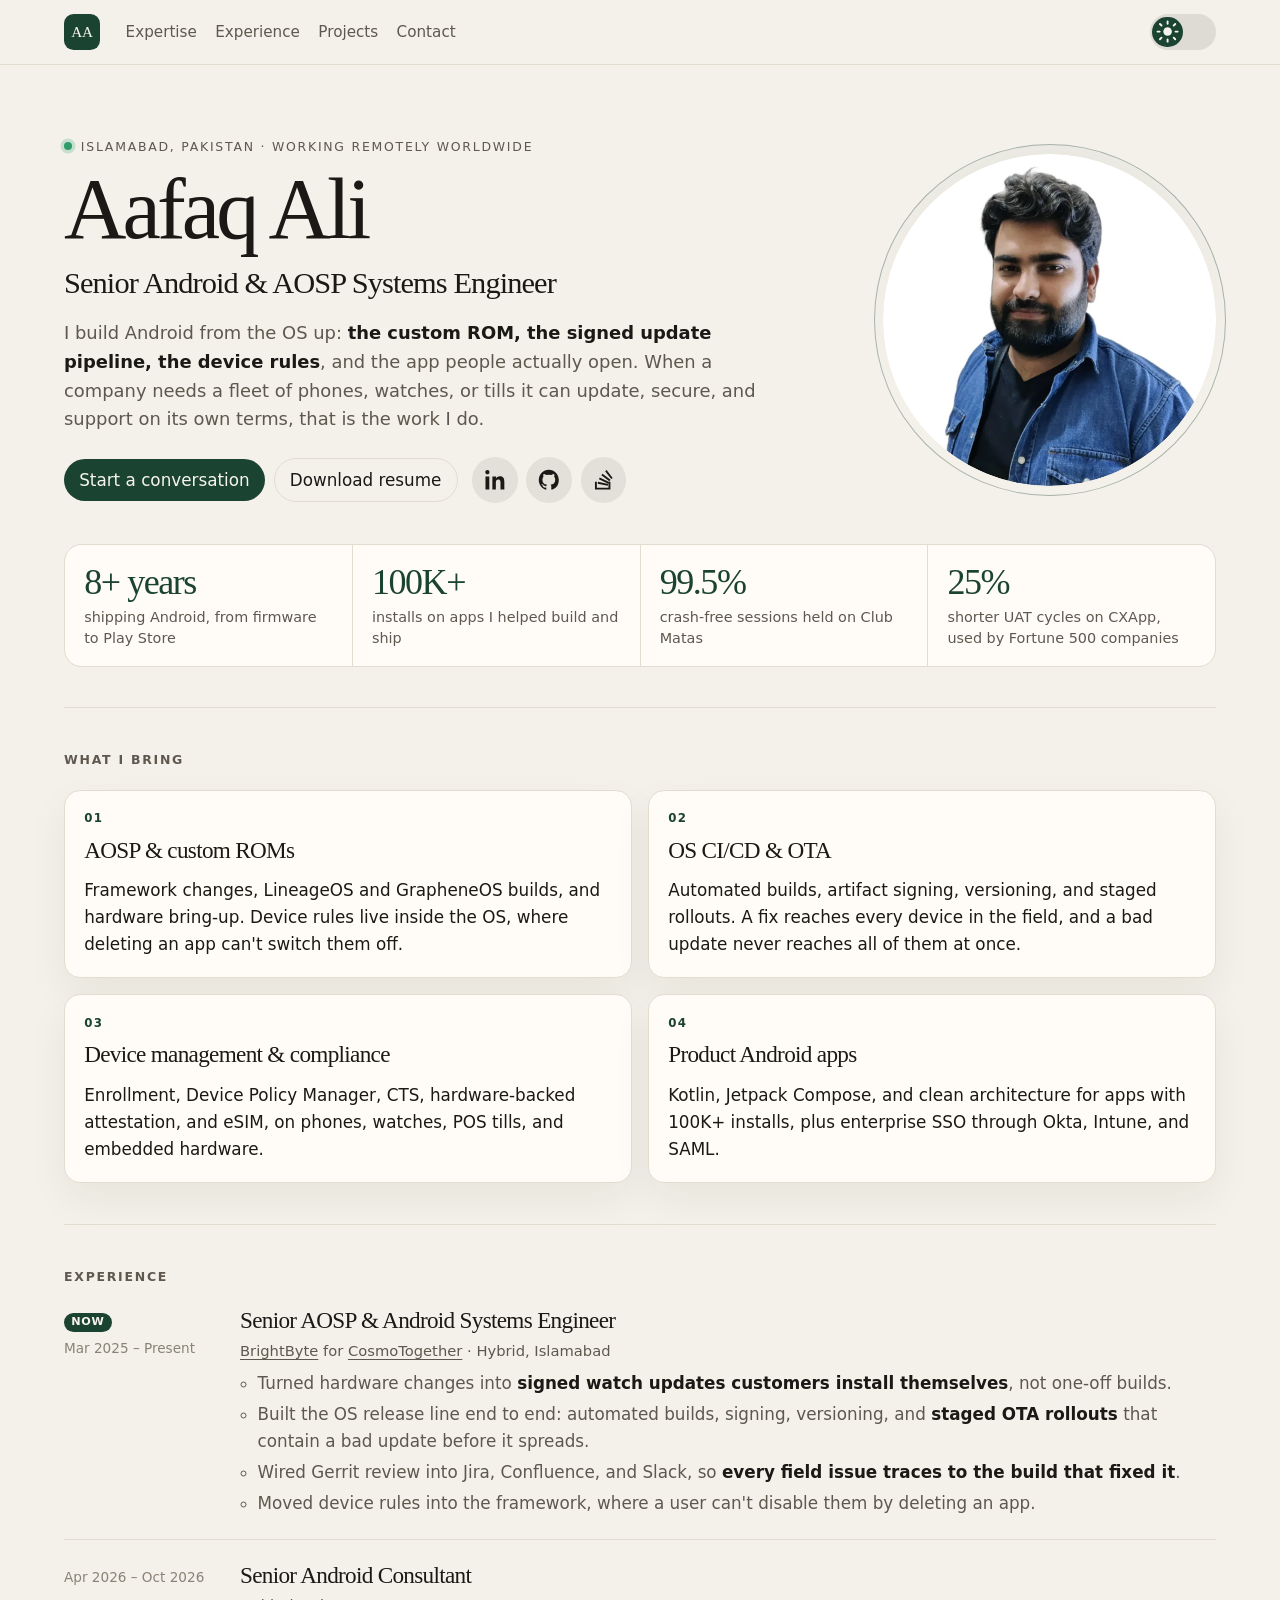
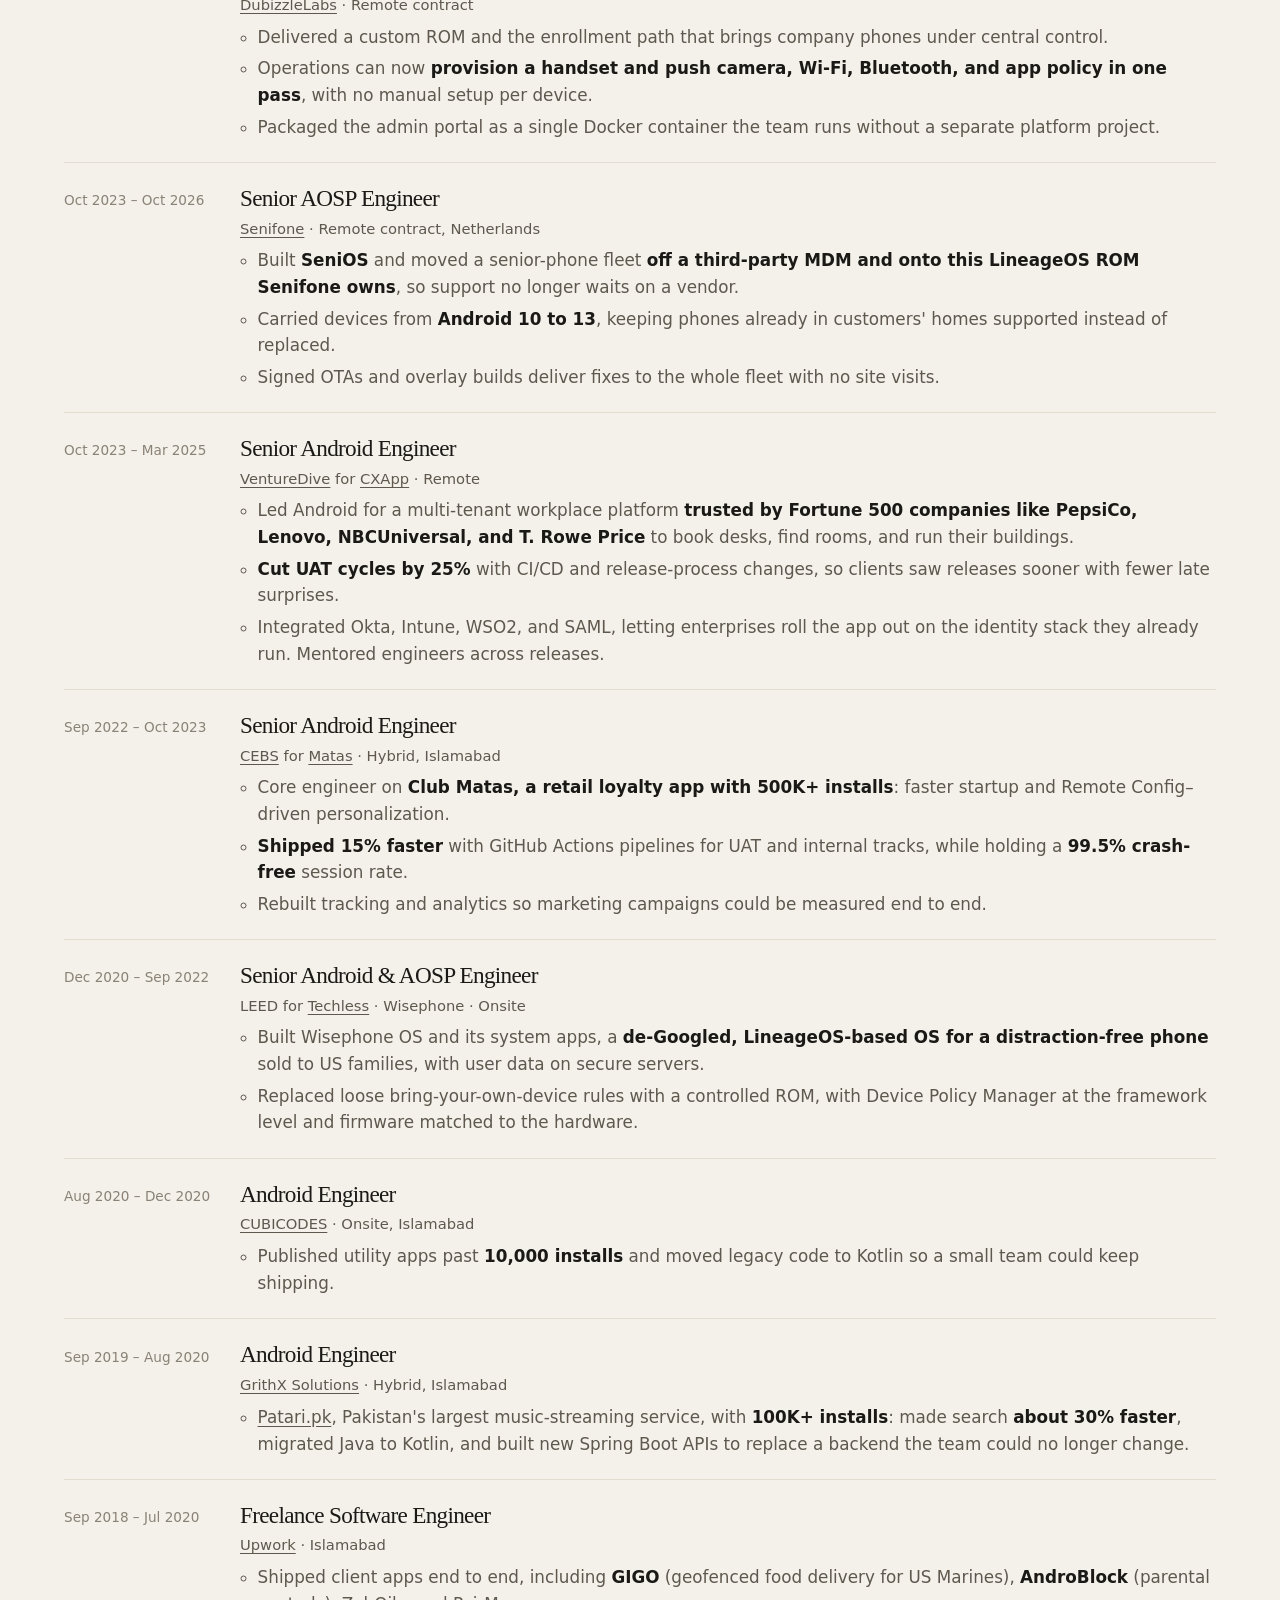
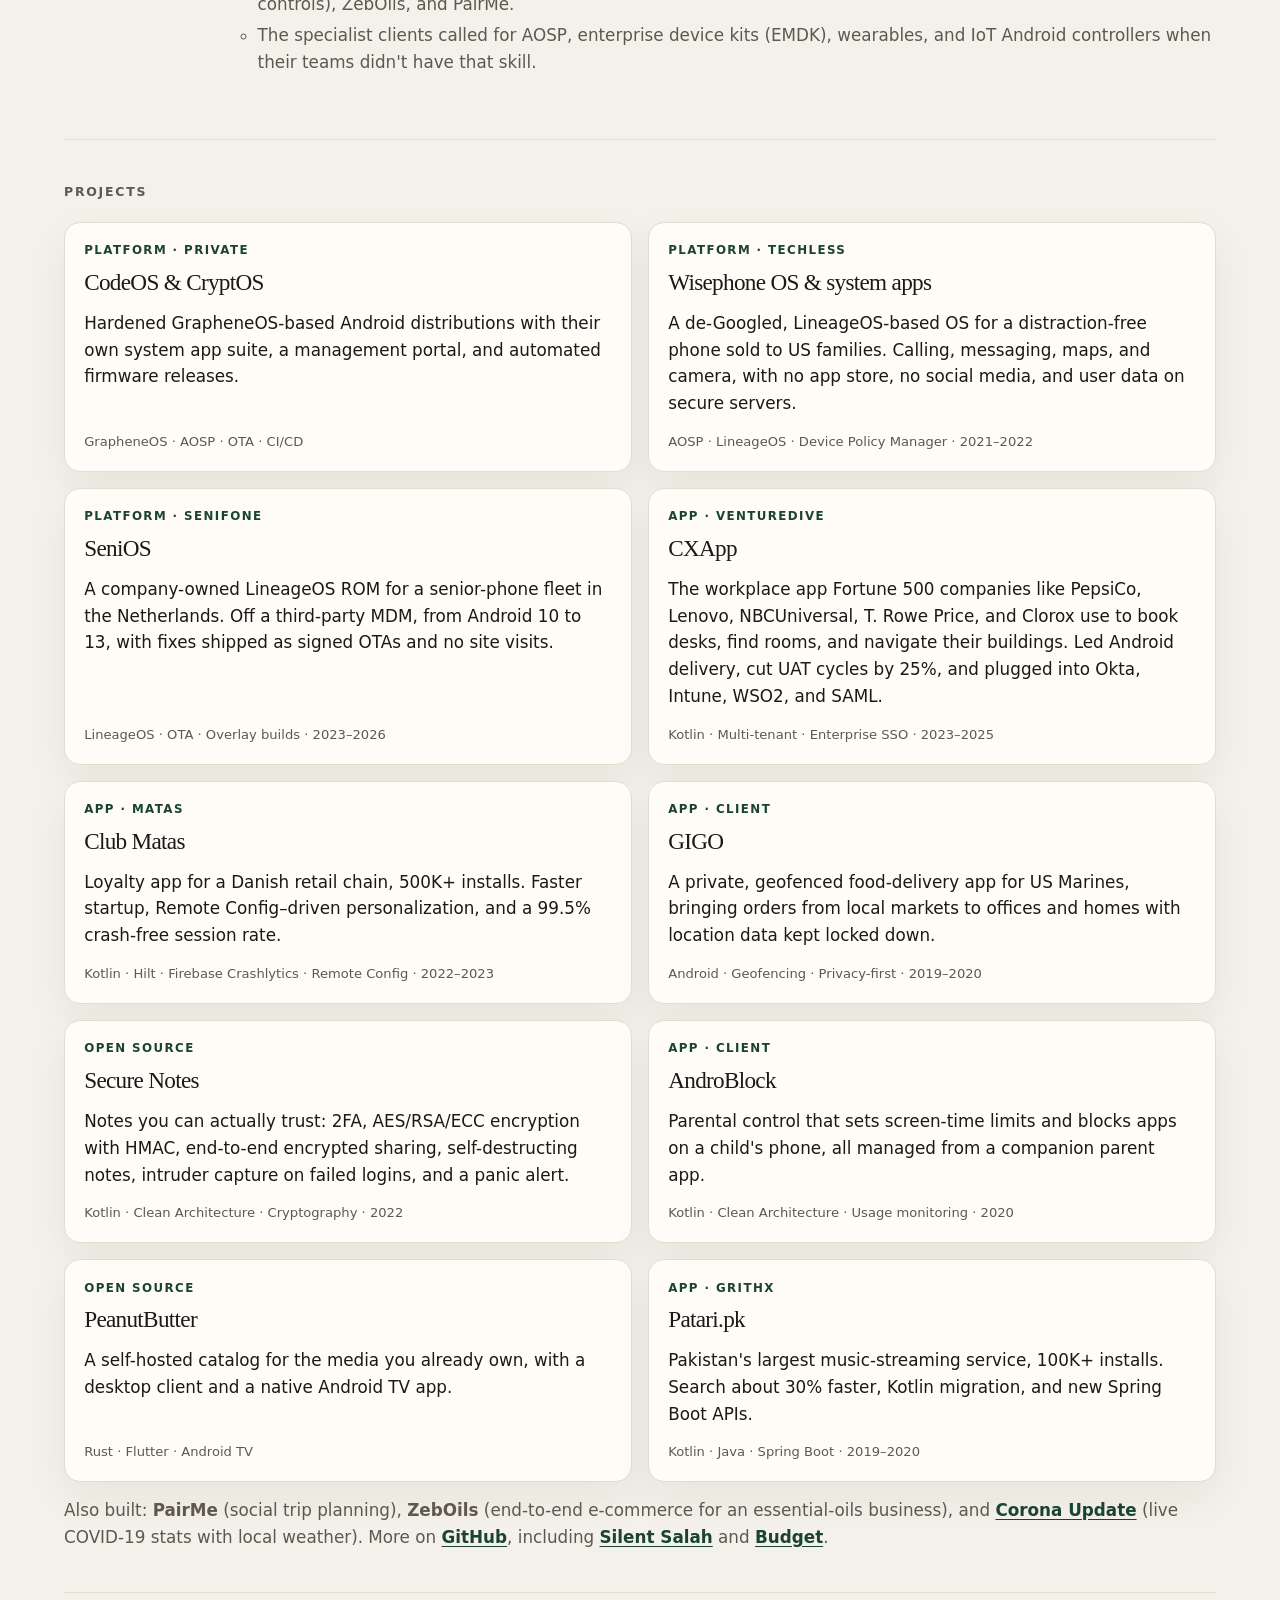
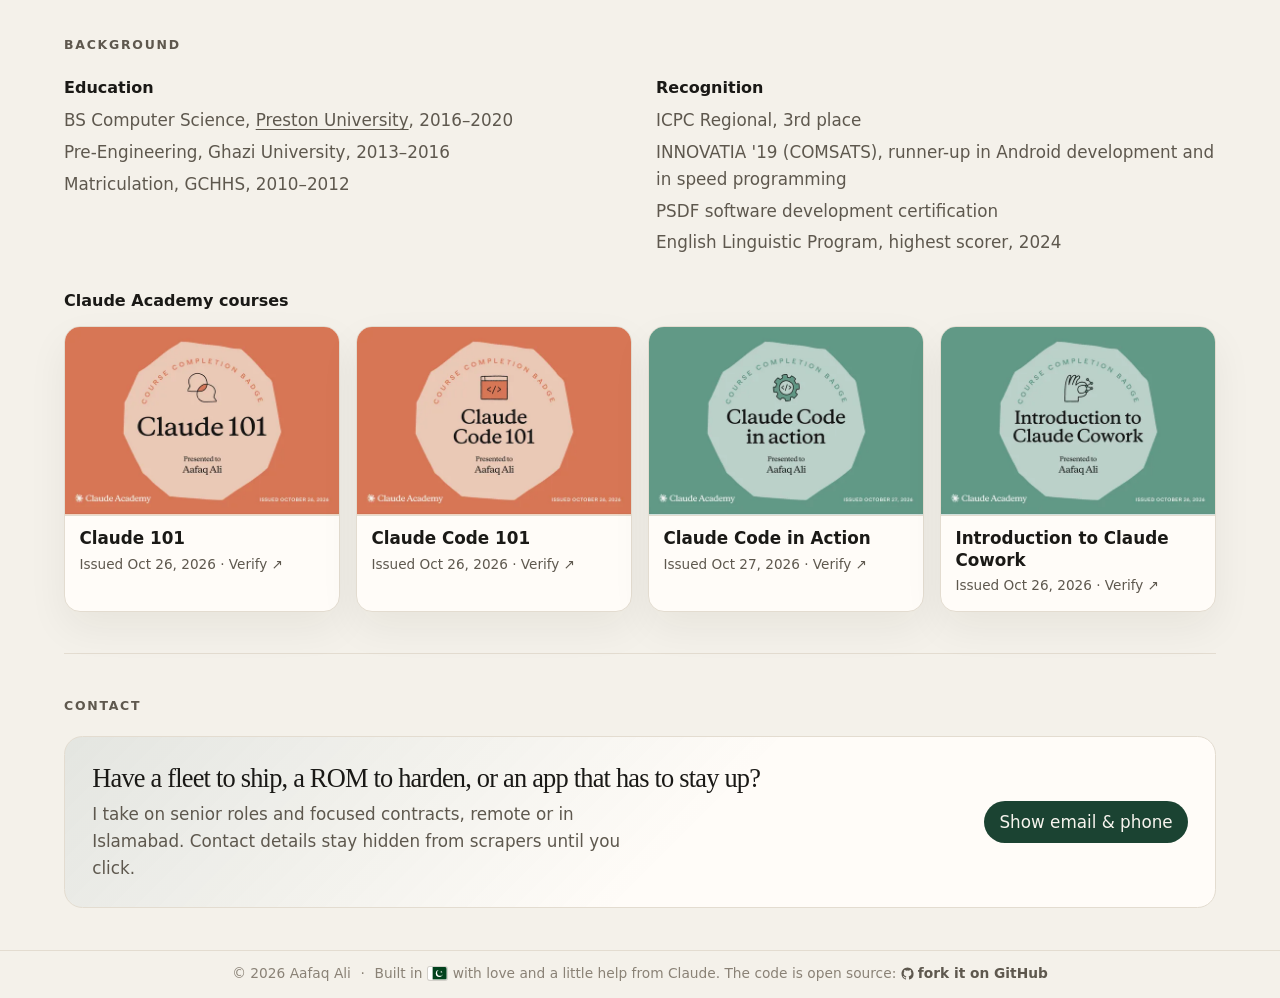
==== commit c1dac6fc: "Update Club Matas installs to 500K+ Co-Authored-By: Claude Opus 5.5 <noreply@anthropic.com>" ====
--- a/index.html
+++ b/index.html
@@ -246,7 +246,7 @@
               <h3>Senior Android Engineer</h3>
               <p class="meta"><a href="https://www.cebs.io/" target="_blank" rel="noopener noreferrer">CEBS</a> for <a href="https://play.google.com/store/apps/details?id=matas.matas&amp;hl=en" target="_blank" rel="noopener noreferrer">Matas</a> · Hybrid, Islamabad</p>
               <ul>
-                <li>Core engineer on <strong>Club Matas, a retail loyalty app with 100K+ installs</strong>: faster startup and Remote Config–driven personalization.</li>
+                <li>Core engineer on <strong>Club Matas, a retail loyalty app with 500K+ installs</strong>: faster startup and Remote Config–driven personalization.</li>
                 <li><strong>Shipped 15% faster</strong> with GitHub Actions pipelines for UAT and internal tracks, while holding a <strong>99.5% crash-free</strong> session rate.</li>
                 <li>Rebuilt tracking and analytics so marketing campaigns could be measured end to end.</li>
               </ul>
@@ -331,7 +331,7 @@
           <article class="card">
             <span class="card-tag">App · Matas</span>
             <h3><a href="https://play.google.com/store/apps/details?id=matas.matas" target="_blank" rel="noopener noreferrer">Club Matas</a></h3>
-            <p class="body">Loyalty app for a Danish retail chain, 100K+ installs. Faster startup, Remote Config–driven personalization, and a 99.5% crash-free session rate.</p>
+            <p class="body">Loyalty app for a Danish retail chain, 500K+ installs. Faster startup, Remote Config–driven personalization, and a 99.5% crash-free session rate.</p>
             <p class="stack">Kotlin · Hilt · Firebase Crashlytics · Remote Config · 2022–2023</p>
           </article>
           <article class="card">
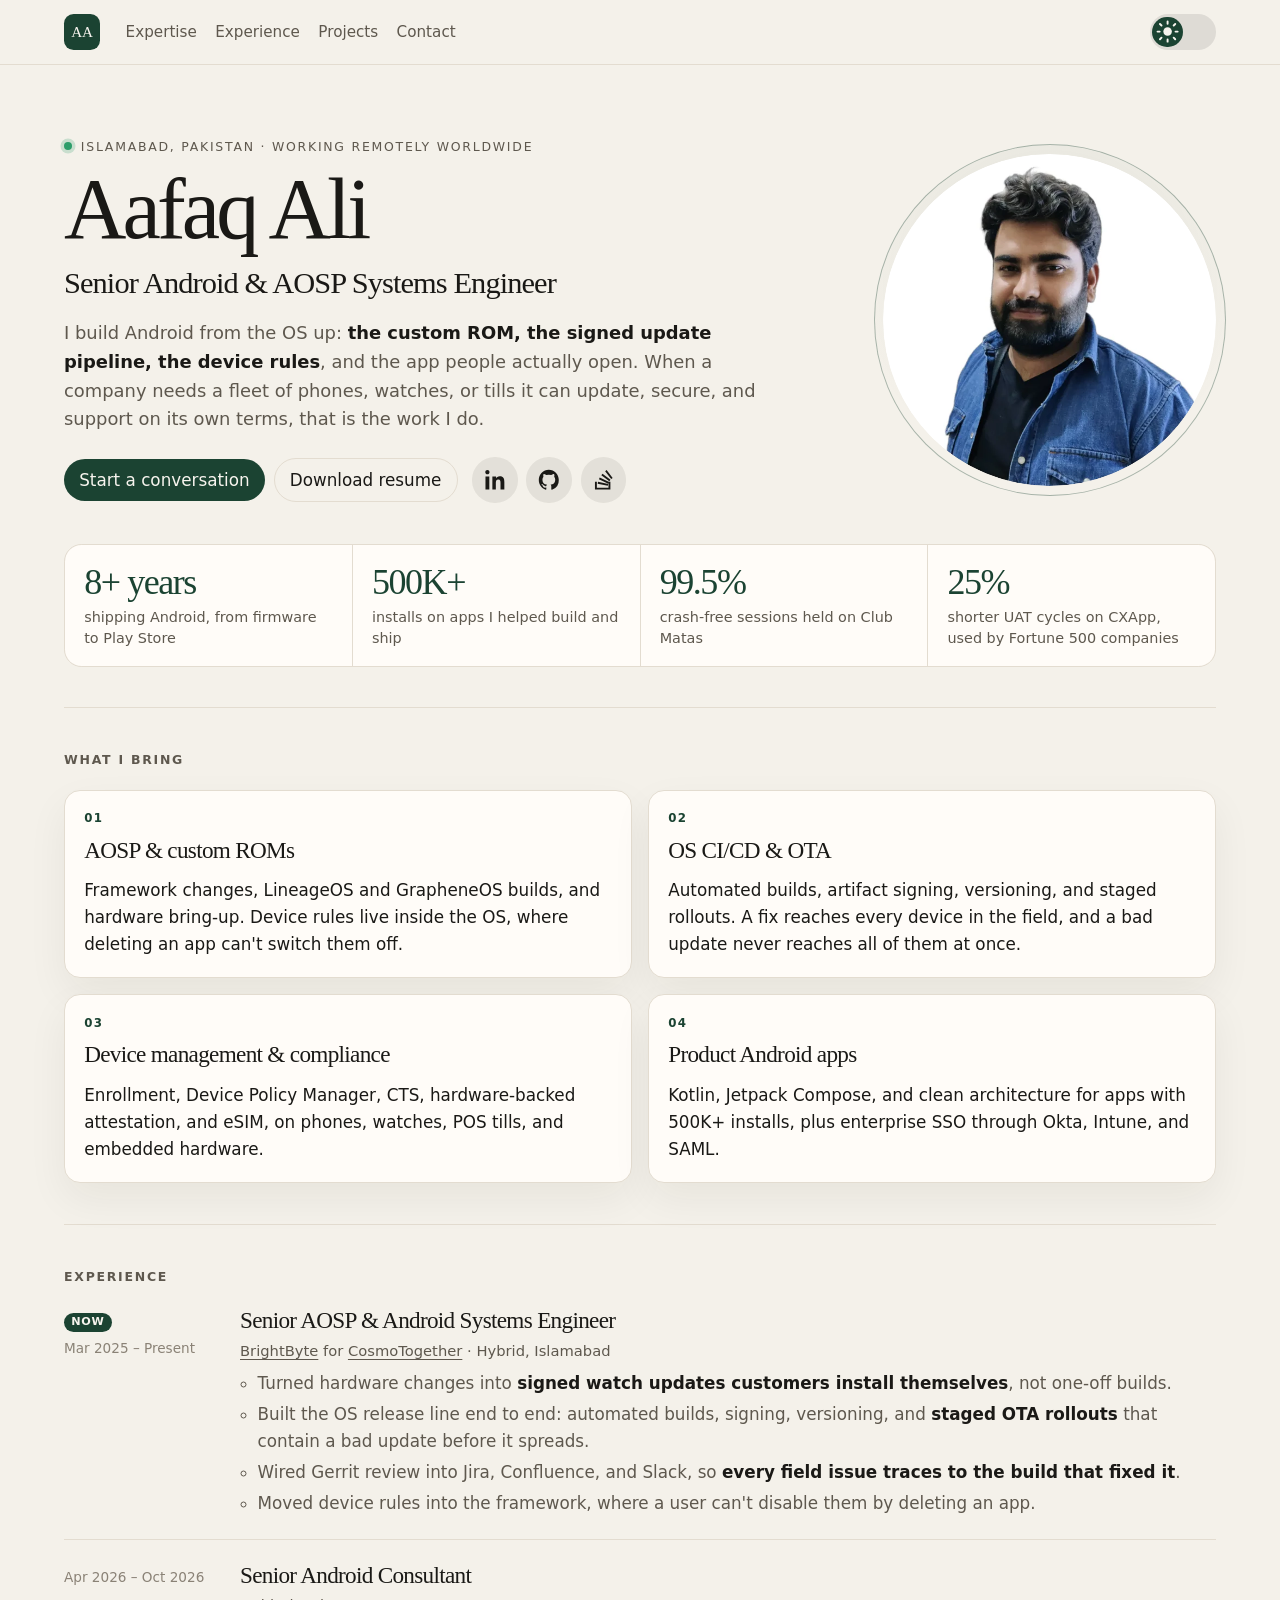
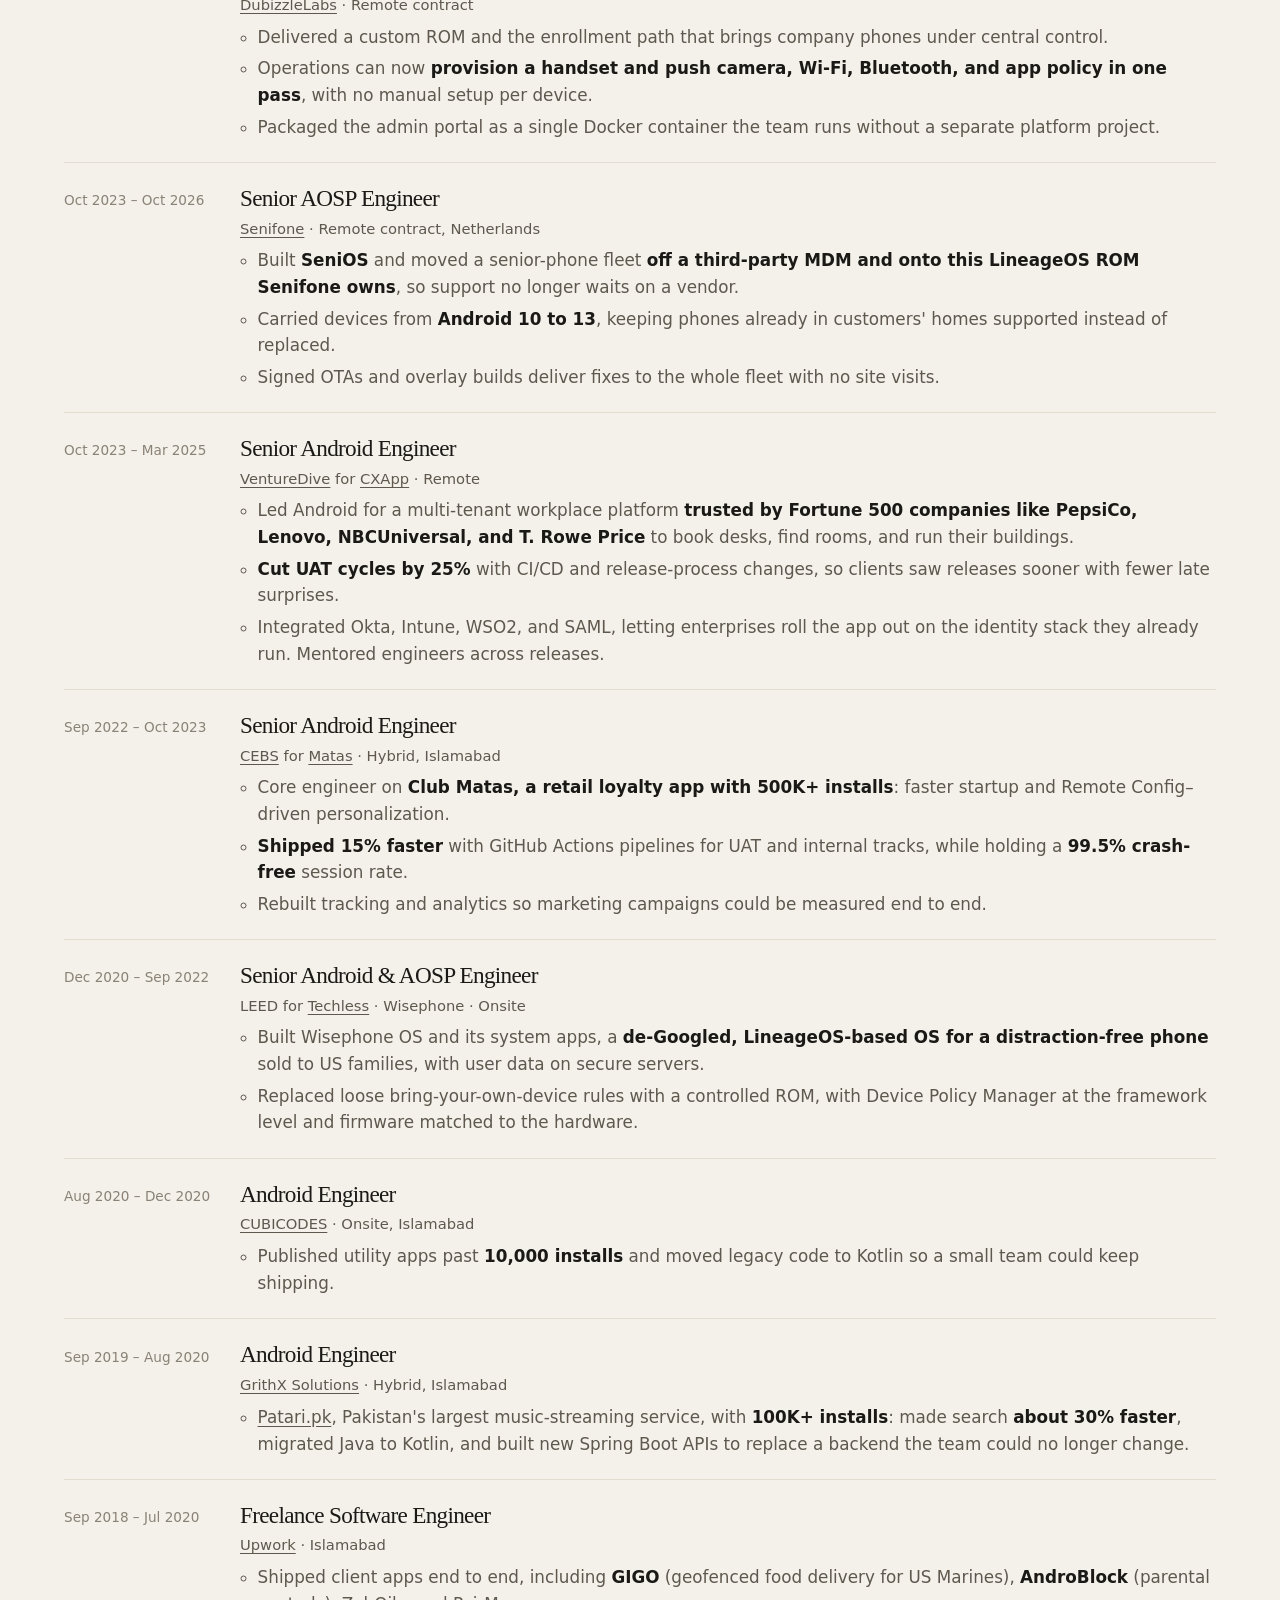
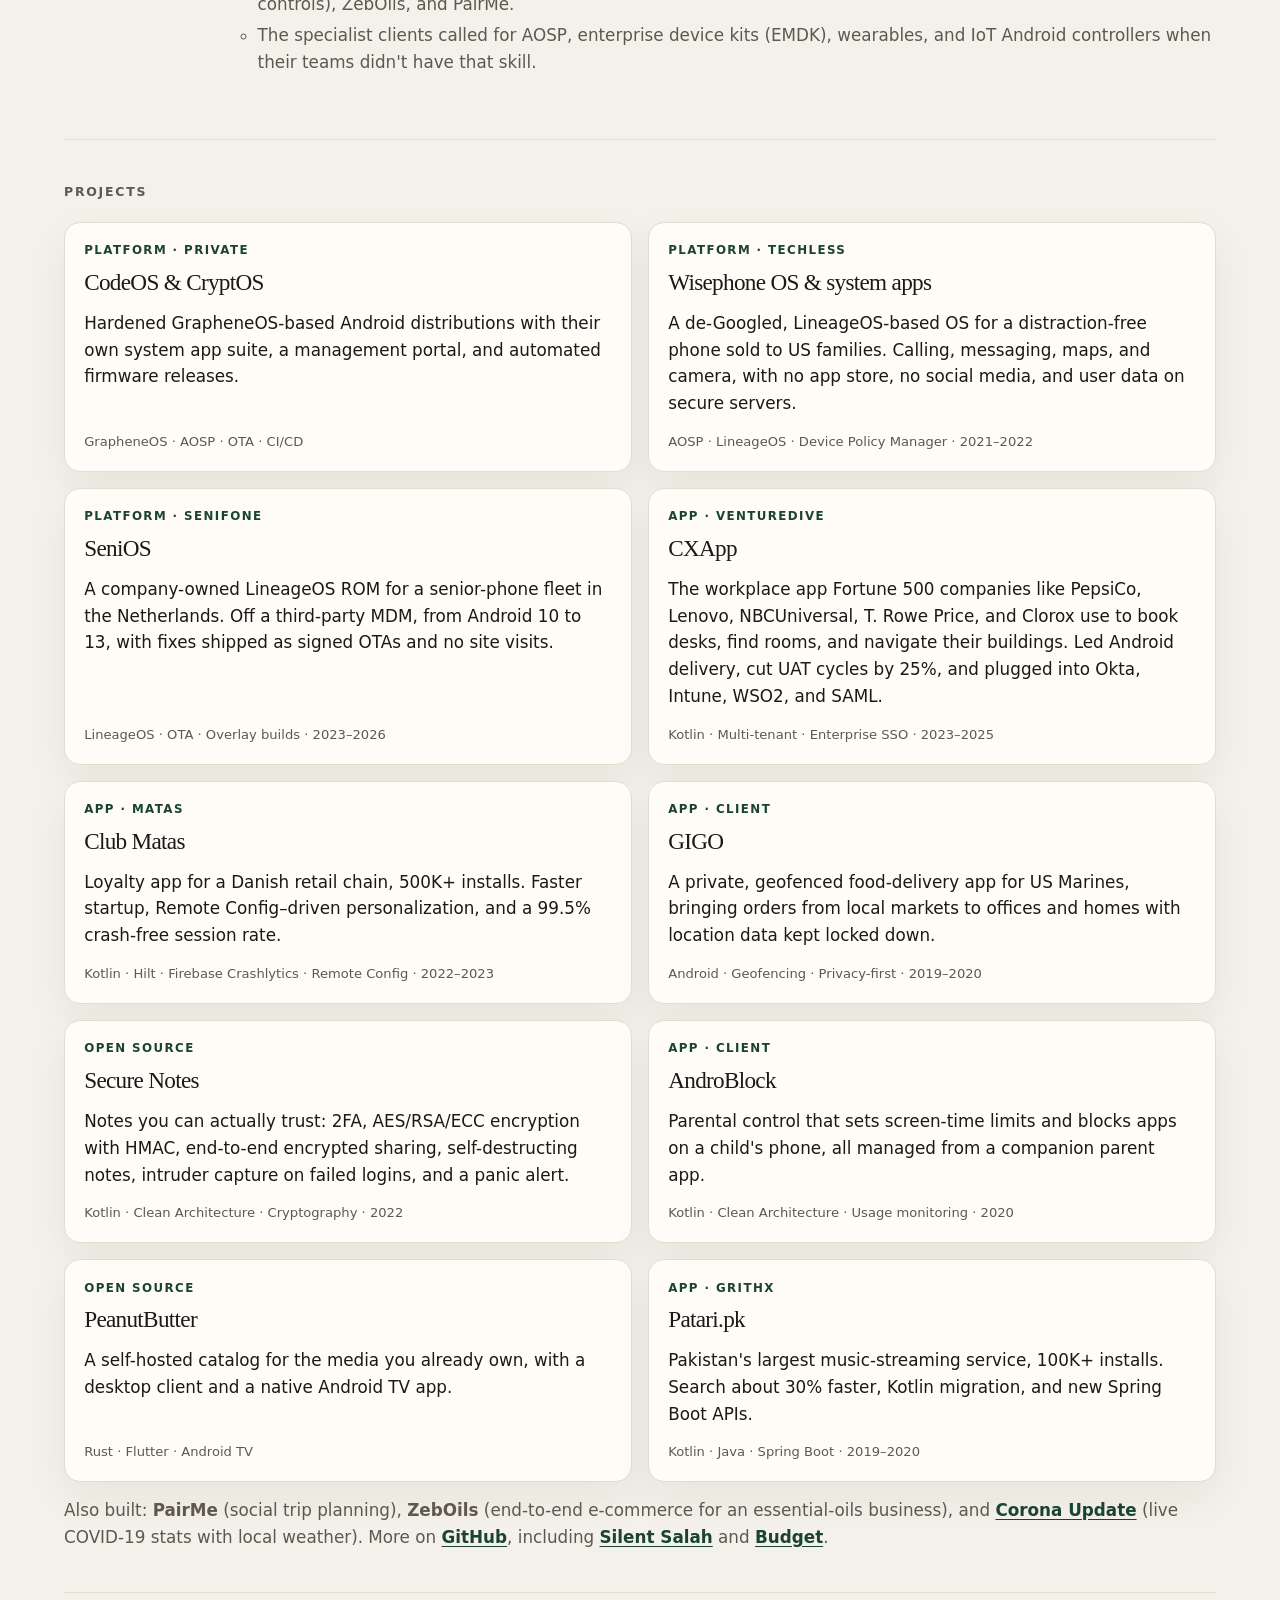
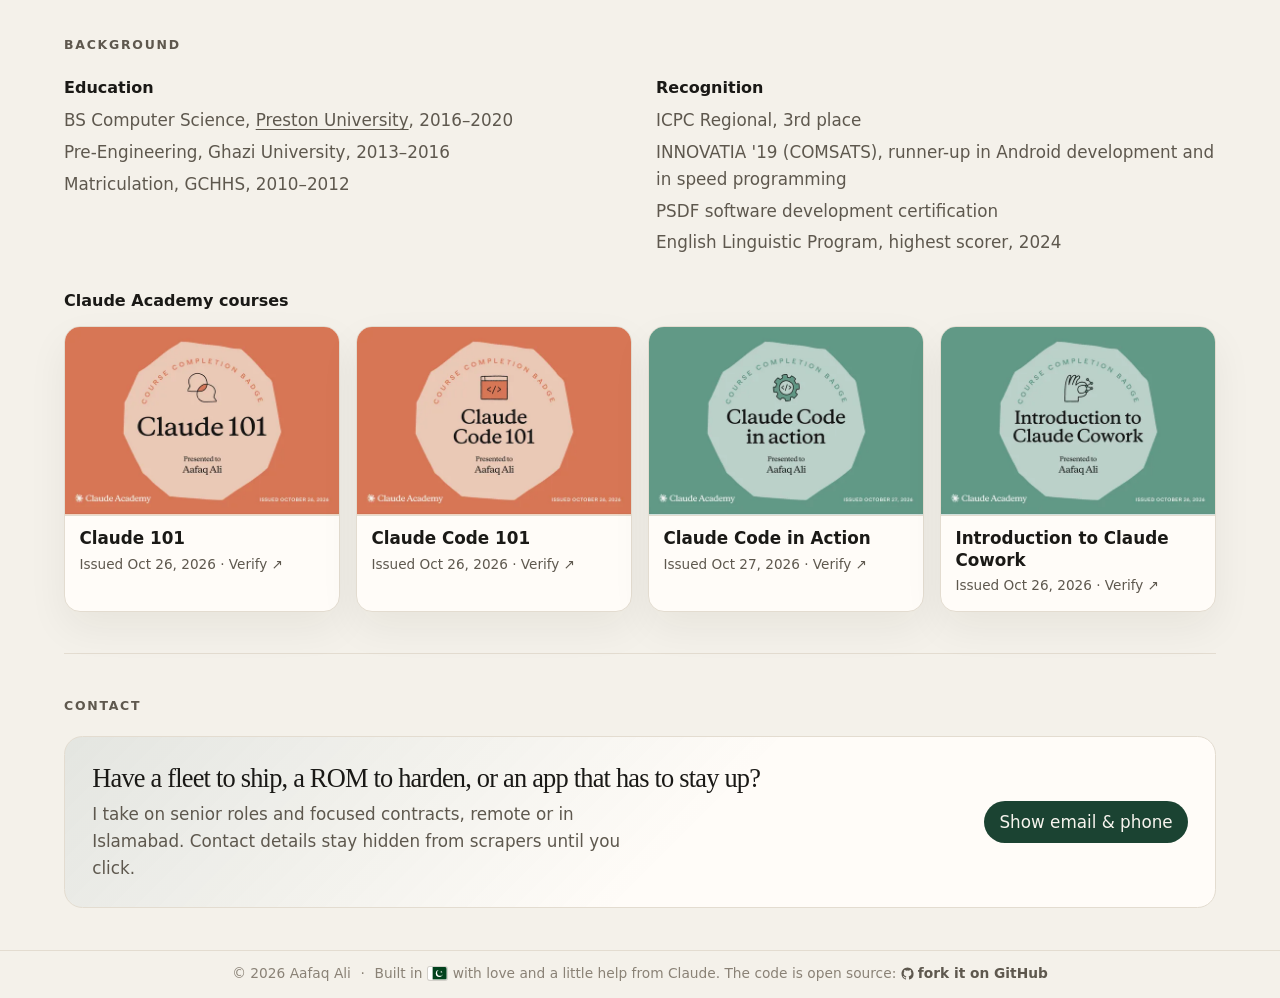
==== commit 461216c6: "Raise headline installs to 500K+ Co-Authored-By: Claude Opus 5.5 <noreply@anthropic.com>" ====
--- a/index.html
+++ b/index.html
@@ -4,21 +4,21 @@
   <meta charset="utf-8">
   <meta name="viewport" content="width=device-width, initial-scale=1">
   <title>Aafaq Ali · Senior Android &amp; AOSP Systems Engineer</title>
-  <meta name="description" content="Aafaq Ali builds Android from the OS up: custom ROMs, signed OTA pipelines, device management, CTS and hardware attestation, plus product apps with 100K+ installs. 8+ years, Islamabad, working remotely worldwide.">
+  <meta name="description" content="Aafaq Ali builds Android from the OS up: custom ROMs, signed OTA pipelines, device management, CTS and hardware attestation, plus product apps with 500K+ installs. 8+ years, Islamabad, working remotely worldwide.">
   <meta name="author" content="Aafaq Ali">
   <meta name="robots" content="index, follow">
   <link rel="canonical" href="https://aafaq.com.pk/">
   <meta property="og:type" content="profile">
   <meta property="og:site_name" content="Aafaq Ali">
   <meta property="og:title" content="Aafaq Ali · Senior Android &amp; AOSP Systems Engineer">
-  <meta property="og:description" content="Custom ROMs, signed OTA pipelines, device management, and Android apps with 100K+ installs. 8+ years shipping Android, from the OS to the home screen.">
+  <meta property="og:description" content="Custom ROMs, signed OTA pipelines, device management, and Android apps with 500K+ installs. 8+ years shipping Android, from the OS to the home screen.">
   <meta property="og:url" content="https://aafaq.com.pk/">
   <meta property="profile:first_name" content="Aafaq">
   <meta property="profile:last_name" content="Ali">
   <meta name="twitter:card" content="summary">
   <meta name="twitter:site" content="@Aafaqale">
   <meta name="twitter:title" content="Aafaq Ali · Senior Android &amp; AOSP Systems Engineer">
-  <meta name="twitter:description" content="Custom ROMs, signed OTA pipelines, device management, and Android apps with 100K+ installs.">
+  <meta name="twitter:description" content="Custom ROMs, signed OTA pipelines, device management, and Android apps with 500K+ installs.">
   <meta name="theme-color" content="#f4f1ea" media="(prefers-color-scheme: light)">
   <meta name="theme-color" content="#12110f" media="(prefers-color-scheme: dark)">
   <!-- Google Analytics 4: only on the live site, so local copies and previews are not counted. -->
@@ -152,7 +152,7 @@
 
         <dl class="stats" aria-label="Highlights">
           <div><dt>8+ years</dt><dd>shipping Android, from firmware to Play Store</dd></div>
-          <div><dt>100K+</dt><dd>installs on apps I helped build and ship</dd></div>
+          <div><dt>500K+</dt><dd>installs on apps I helped build and ship</dd></div>
           <div><dt>99.5%</dt><dd>crash-free sessions held on Club Matas</dd></div>
           <div><dt>25%</dt><dd>shorter UAT cycles on CXApp, used by Fortune 500 companies</dd></div>
         </dl>
@@ -179,7 +179,7 @@
           <article class="card">
             <span class="card-tag">04</span>
             <h3>Product Android apps</h3>
-            <p class="body">Kotlin, Jetpack Compose, and clean architecture for apps with 100K+ installs, plus enterprise SSO through Okta, Intune, and SAML.</p>
+            <p class="body">Kotlin, Jetpack Compose, and clean architecture for apps with 500K+ installs, plus enterprise SSO through Okta, Intune, and SAML.</p>
           </article>
         </div>
       </section>
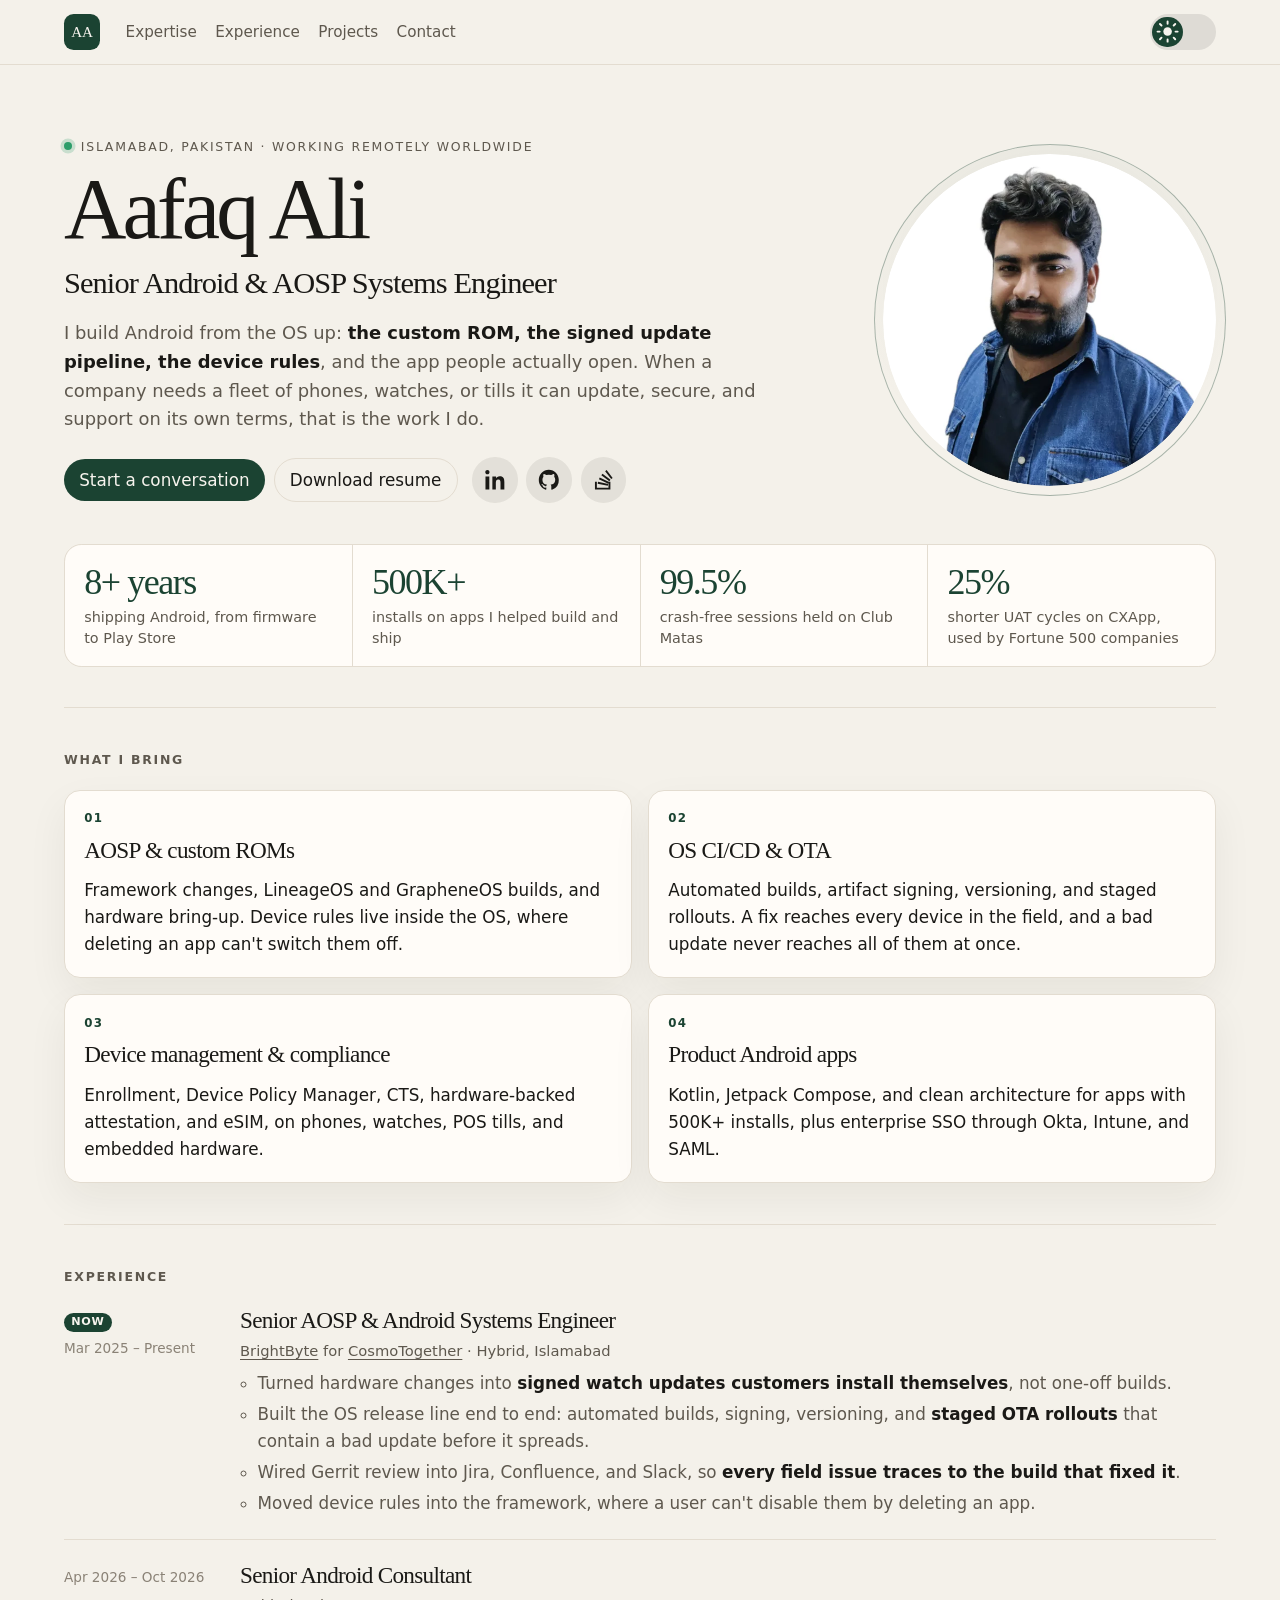
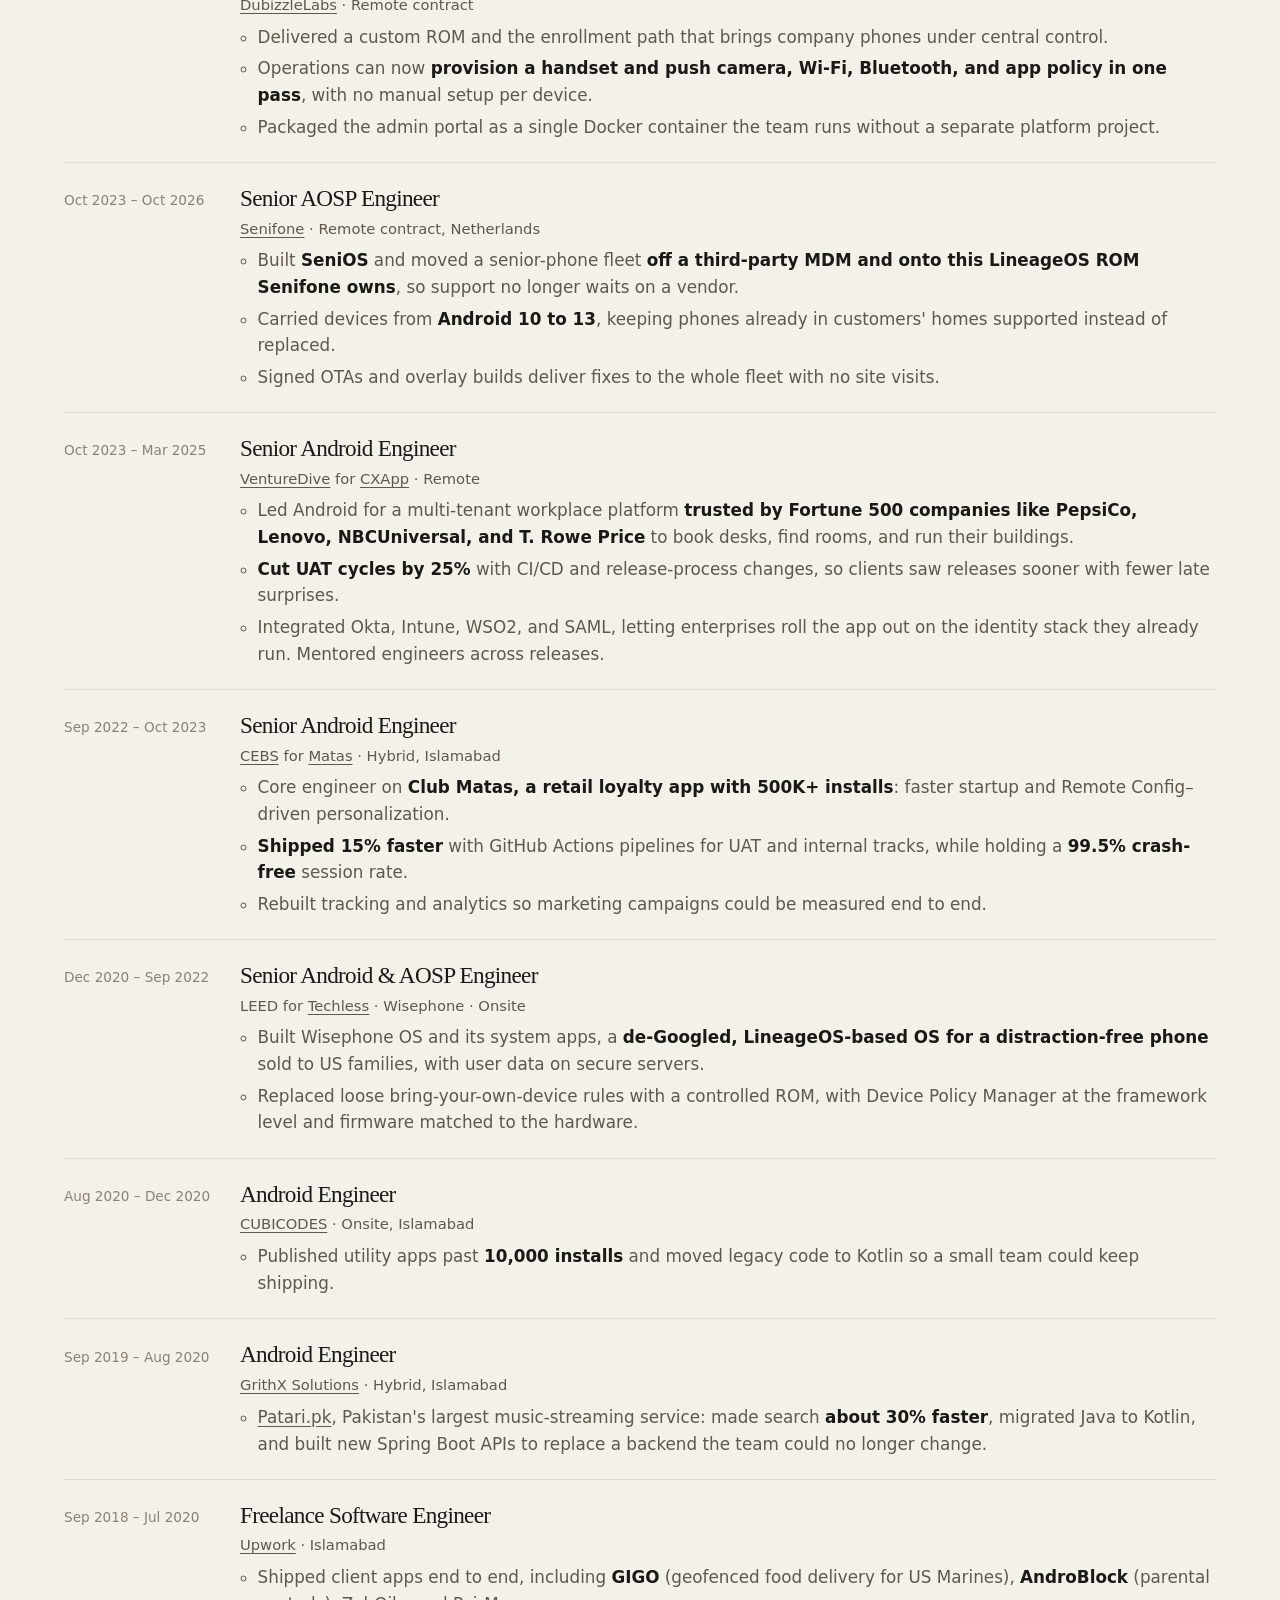
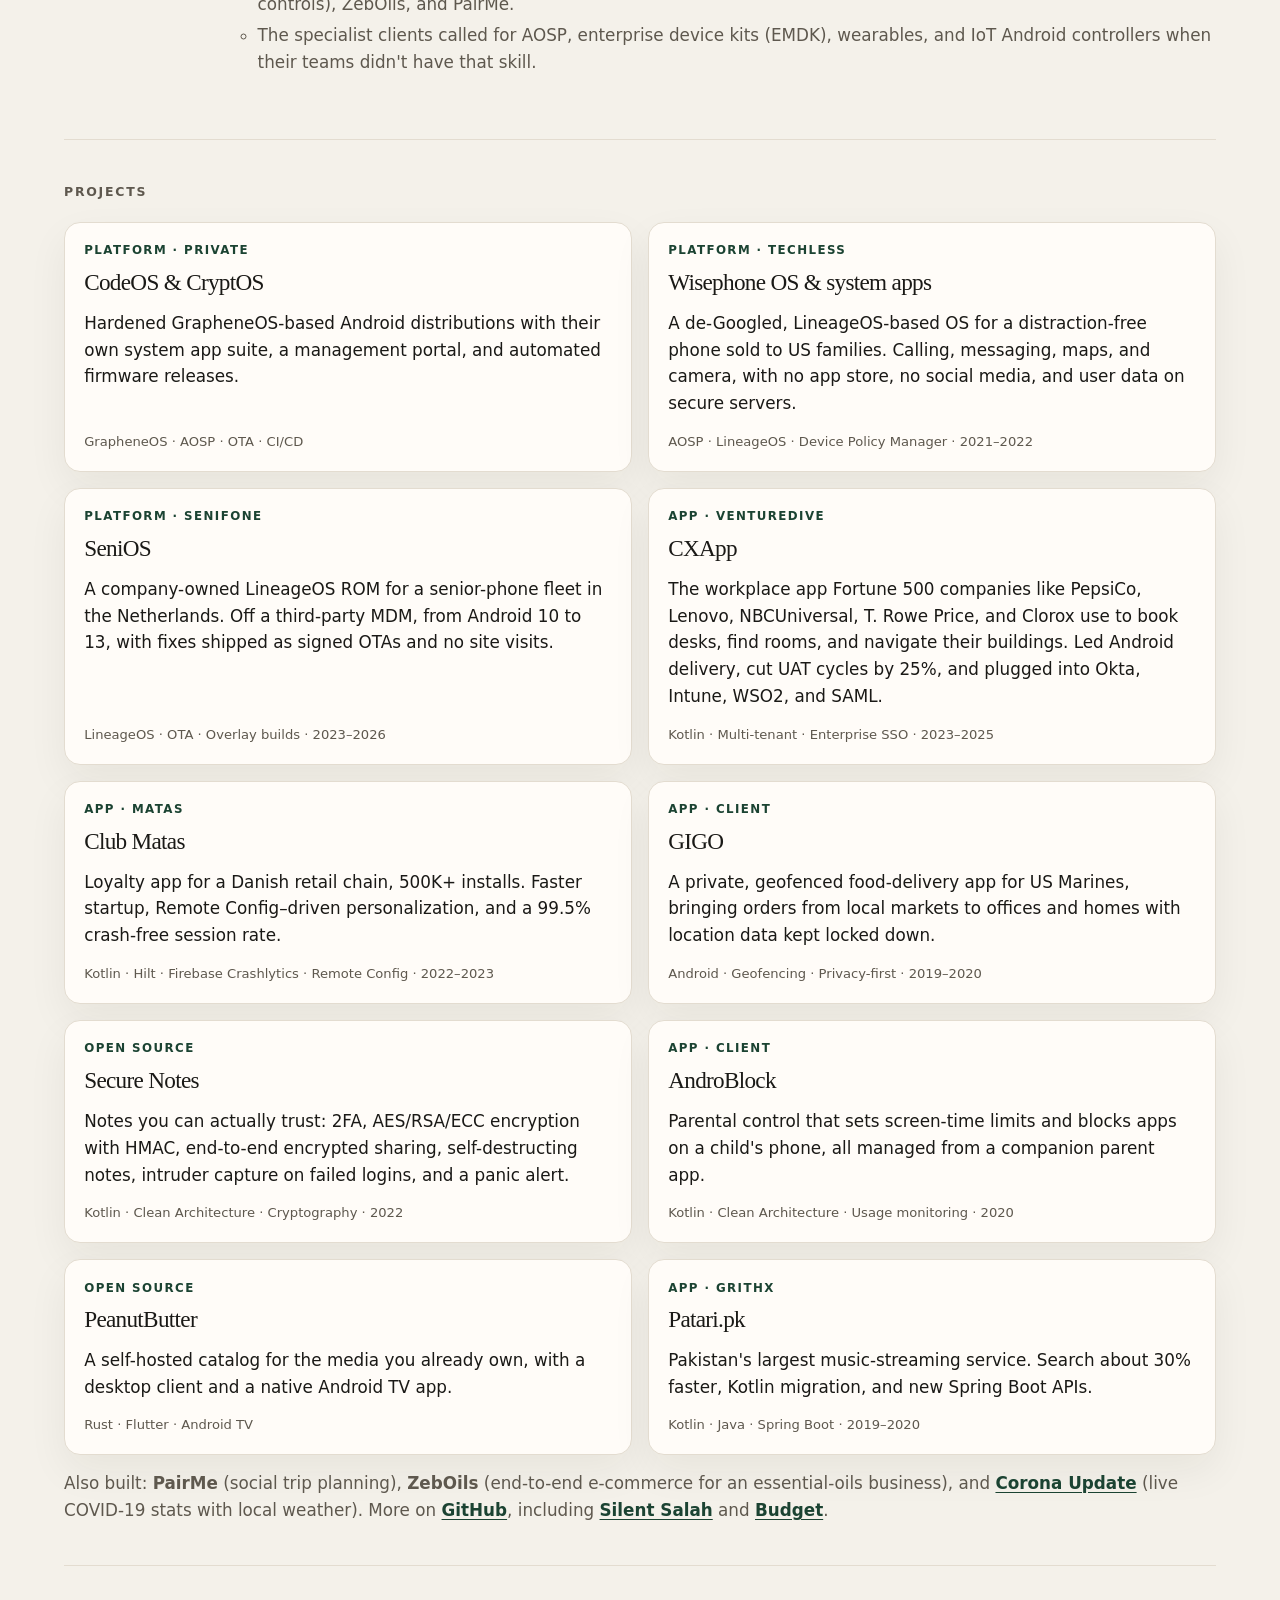
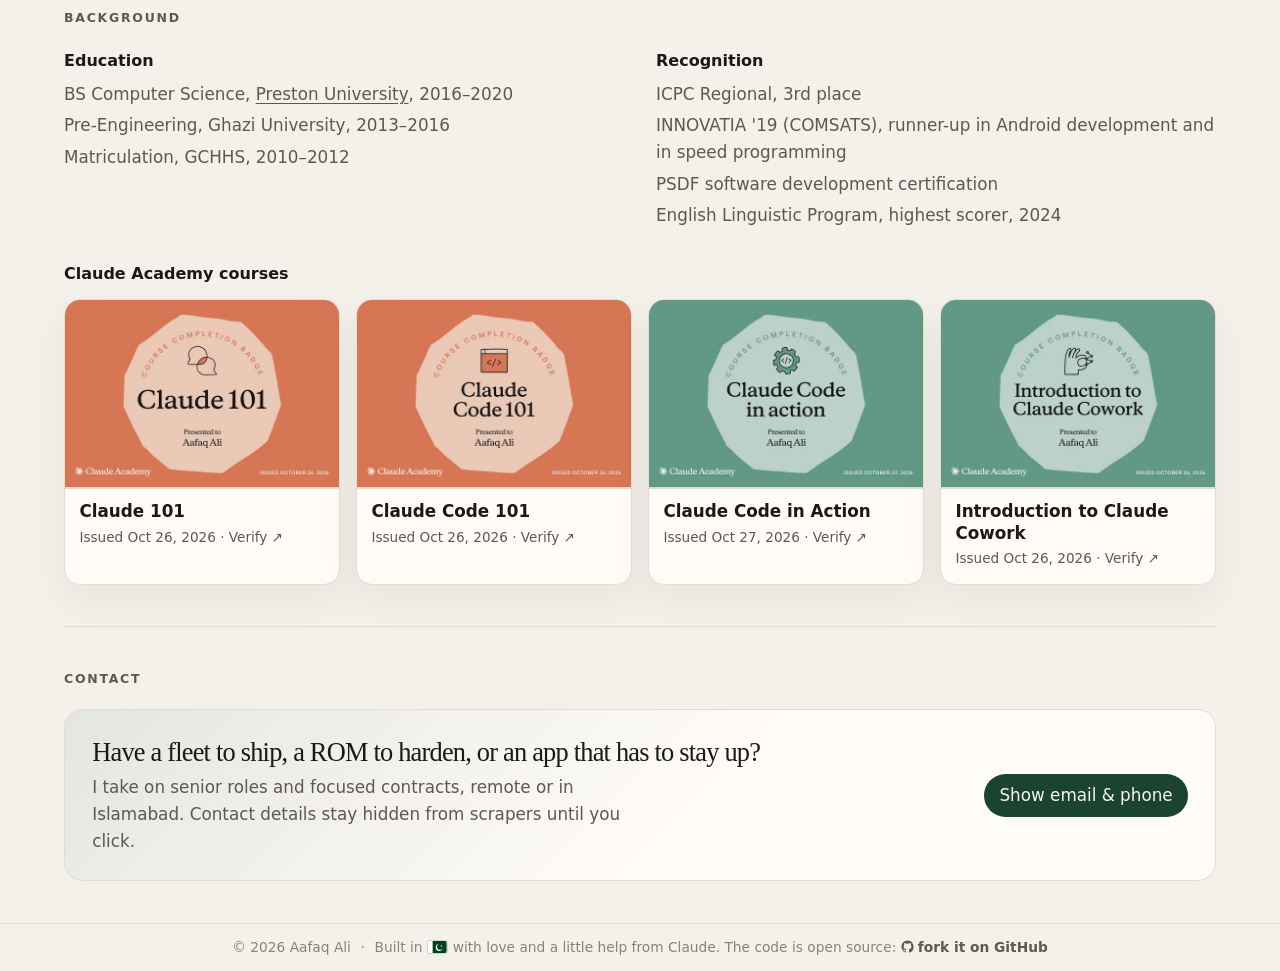
==== commit 82e8c3e2: "Drop Patari install count; add installs to Club Matas project entry Co-Authored-By: Claude Opus 5.5 " ====
--- a/index.html
+++ b/index.html
@@ -282,7 +282,7 @@
               <h3>Android Engineer</h3>
               <p class="meta"><a href="https://grithx.com/" target="_blank" rel="noopener noreferrer">GrithX Solutions</a> · Hybrid, Islamabad</p>
               <ul>
-                <li><a href="https://en.wikipedia.org/wiki/Patari_(service)" target="_blank" rel="noopener noreferrer">Patari.pk</a>, Pakistan's largest music-streaming service, with <strong>100K+ installs</strong>: made search <strong>about 30% faster</strong>, migrated Java to Kotlin, and built new Spring Boot APIs to replace a backend the team could no longer change.</li>
+                <li><a href="https://en.wikipedia.org/wiki/Patari_(service)" target="_blank" rel="noopener noreferrer">Patari.pk</a>, Pakistan's largest music-streaming service: made search <strong>about 30% faster</strong>, migrated Java to Kotlin, and built new Spring Boot APIs to replace a backend the team could no longer change.</li>
               </ul>
             </div>
           </li>
@@ -361,7 +361,7 @@
           <article class="card">
             <span class="card-tag">App · GrithX</span>
             <h3><a href="https://en.wikipedia.org/wiki/Patari_(service)" target="_blank" rel="noopener noreferrer">Patari.pk</a></h3>
-            <p class="body">Pakistan's largest music-streaming service, 100K+ installs. Search about 30% faster, Kotlin migration, and new Spring Boot APIs.</p>
+            <p class="body">Pakistan's largest music-streaming service. Search about 30% faster, Kotlin migration, and new Spring Boot APIs.</p>
             <p class="stack">Kotlin · Java · Spring Boot · 2019–2020</p>
           </article>
         </div>
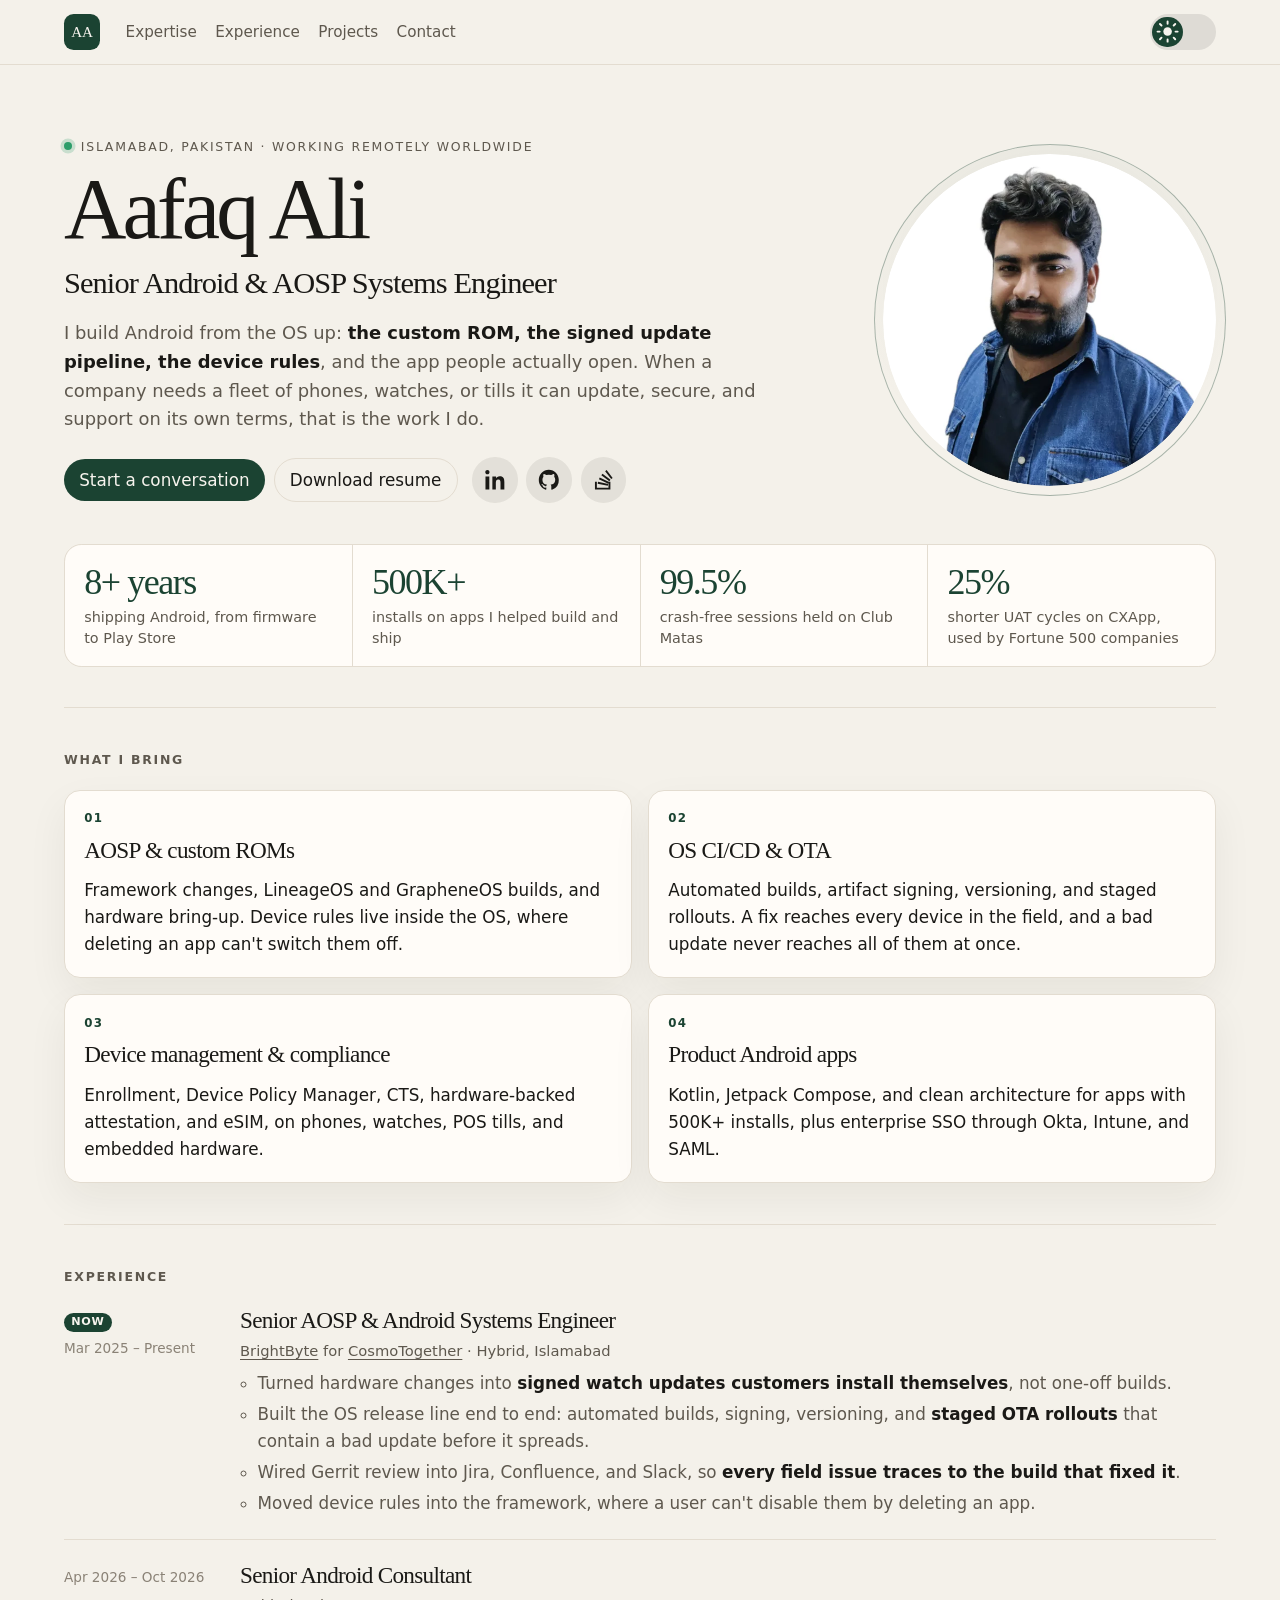
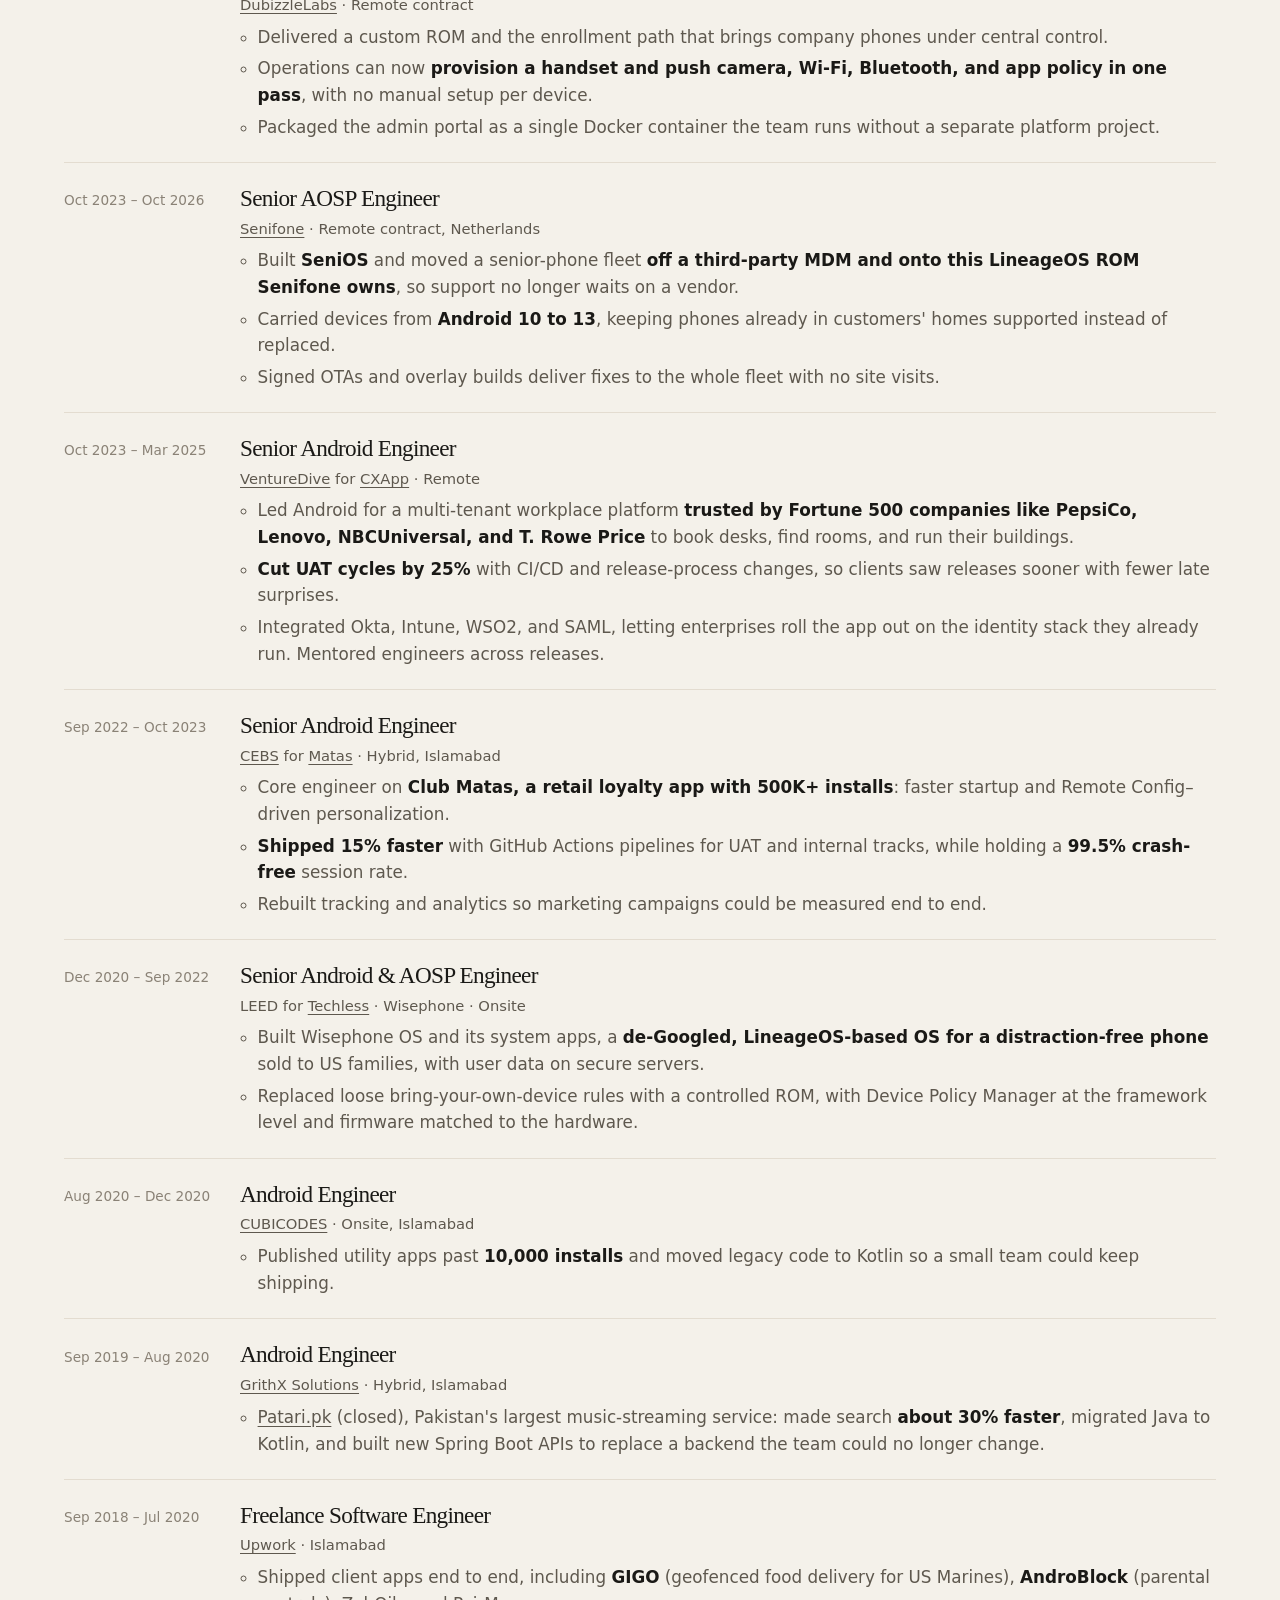
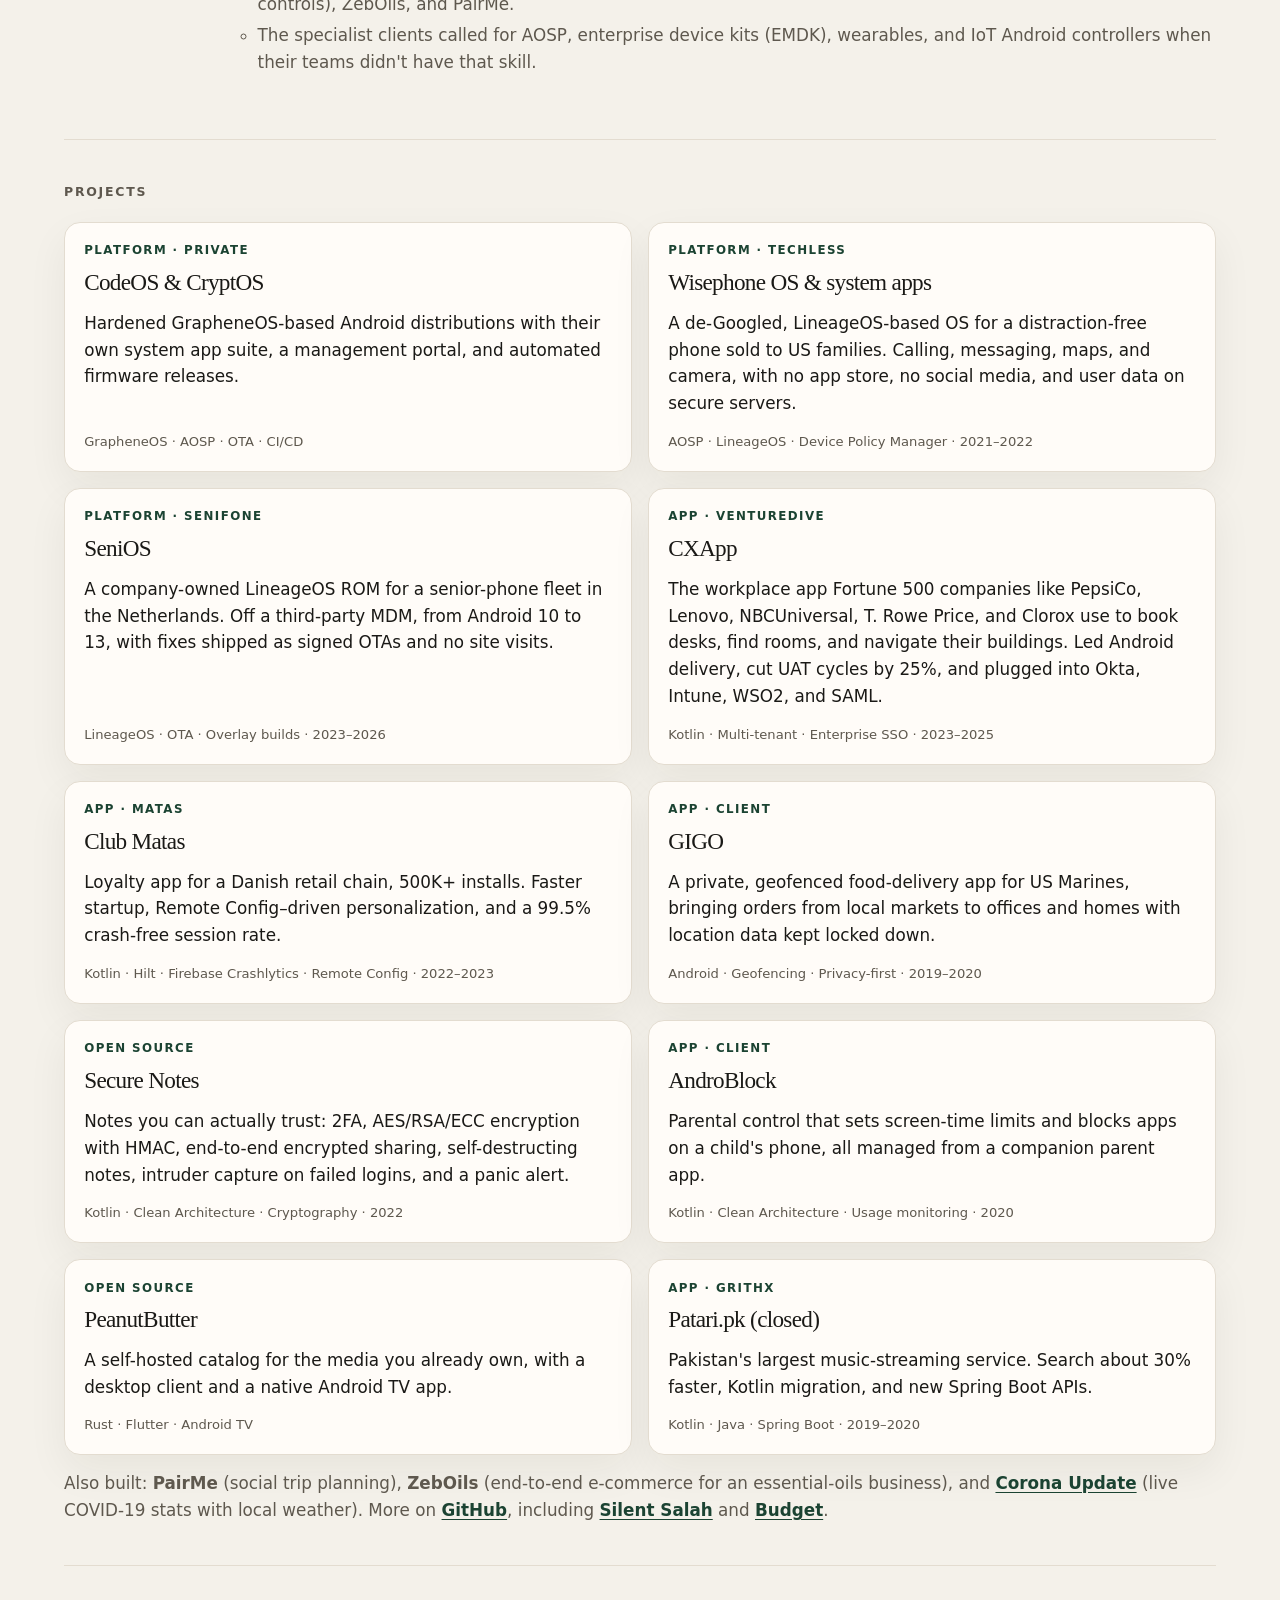
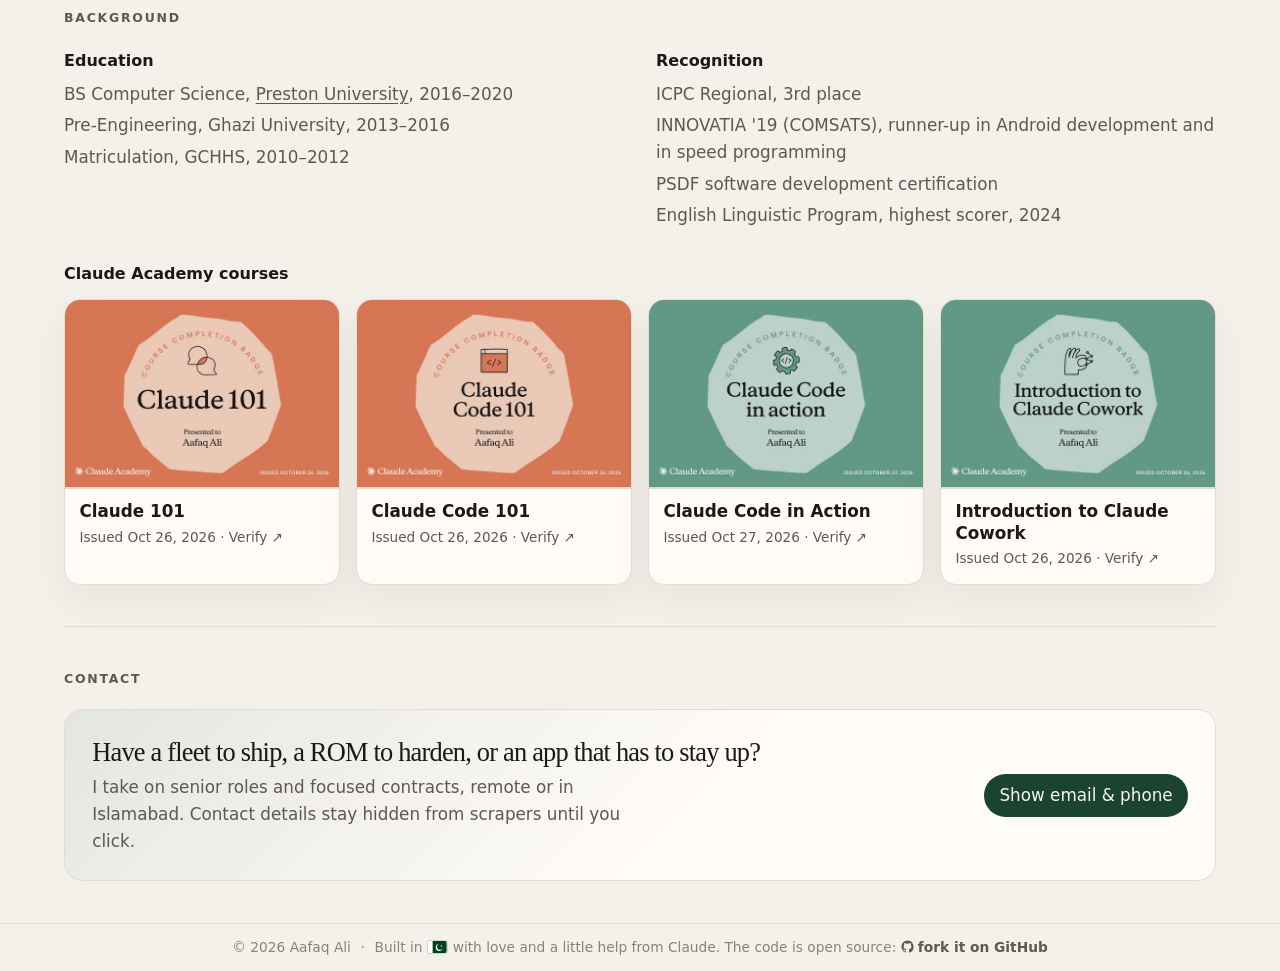
==== commit e3615fb4: "Mark Patari.pk as closed Co-Authored-By: Claude Opus 5.5 <noreply@anthropic.com>" ====
--- a/index.html
+++ b/index.html
@@ -282,7 +282,7 @@
               <h3>Android Engineer</h3>
               <p class="meta"><a href="https://grithx.com/" target="_blank" rel="noopener noreferrer">GrithX Solutions</a> · Hybrid, Islamabad</p>
               <ul>
-                <li><a href="https://en.wikipedia.org/wiki/Patari_(service)" target="_blank" rel="noopener noreferrer">Patari.pk</a>, Pakistan's largest music-streaming service: made search <strong>about 30% faster</strong>, migrated Java to Kotlin, and built new Spring Boot APIs to replace a backend the team could no longer change.</li>
+                <li><a href="https://en.wikipedia.org/wiki/Patari_(service)" target="_blank" rel="noopener noreferrer">Patari.pk</a> (closed), Pakistan's largest music-streaming service: made search <strong>about 30% faster</strong>, migrated Java to Kotlin, and built new Spring Boot APIs to replace a backend the team could no longer change.</li>
               </ul>
             </div>
           </li>
@@ -360,7 +360,7 @@
           </article>
           <article class="card">
             <span class="card-tag">App · GrithX</span>
-            <h3><a href="https://en.wikipedia.org/wiki/Patari_(service)" target="_blank" rel="noopener noreferrer">Patari.pk</a></h3>
+            <h3><a href="https://en.wikipedia.org/wiki/Patari_(service)" target="_blank" rel="noopener noreferrer">Patari.pk</a> (closed)</h3>
             <p class="body">Pakistan's largest music-streaming service. Search about 30% faster, Kotlin migration, and new Spring Boot APIs.</p>
             <p class="stack">Kotlin · Java · Spring Boot · 2019–2020</p>
           </article>
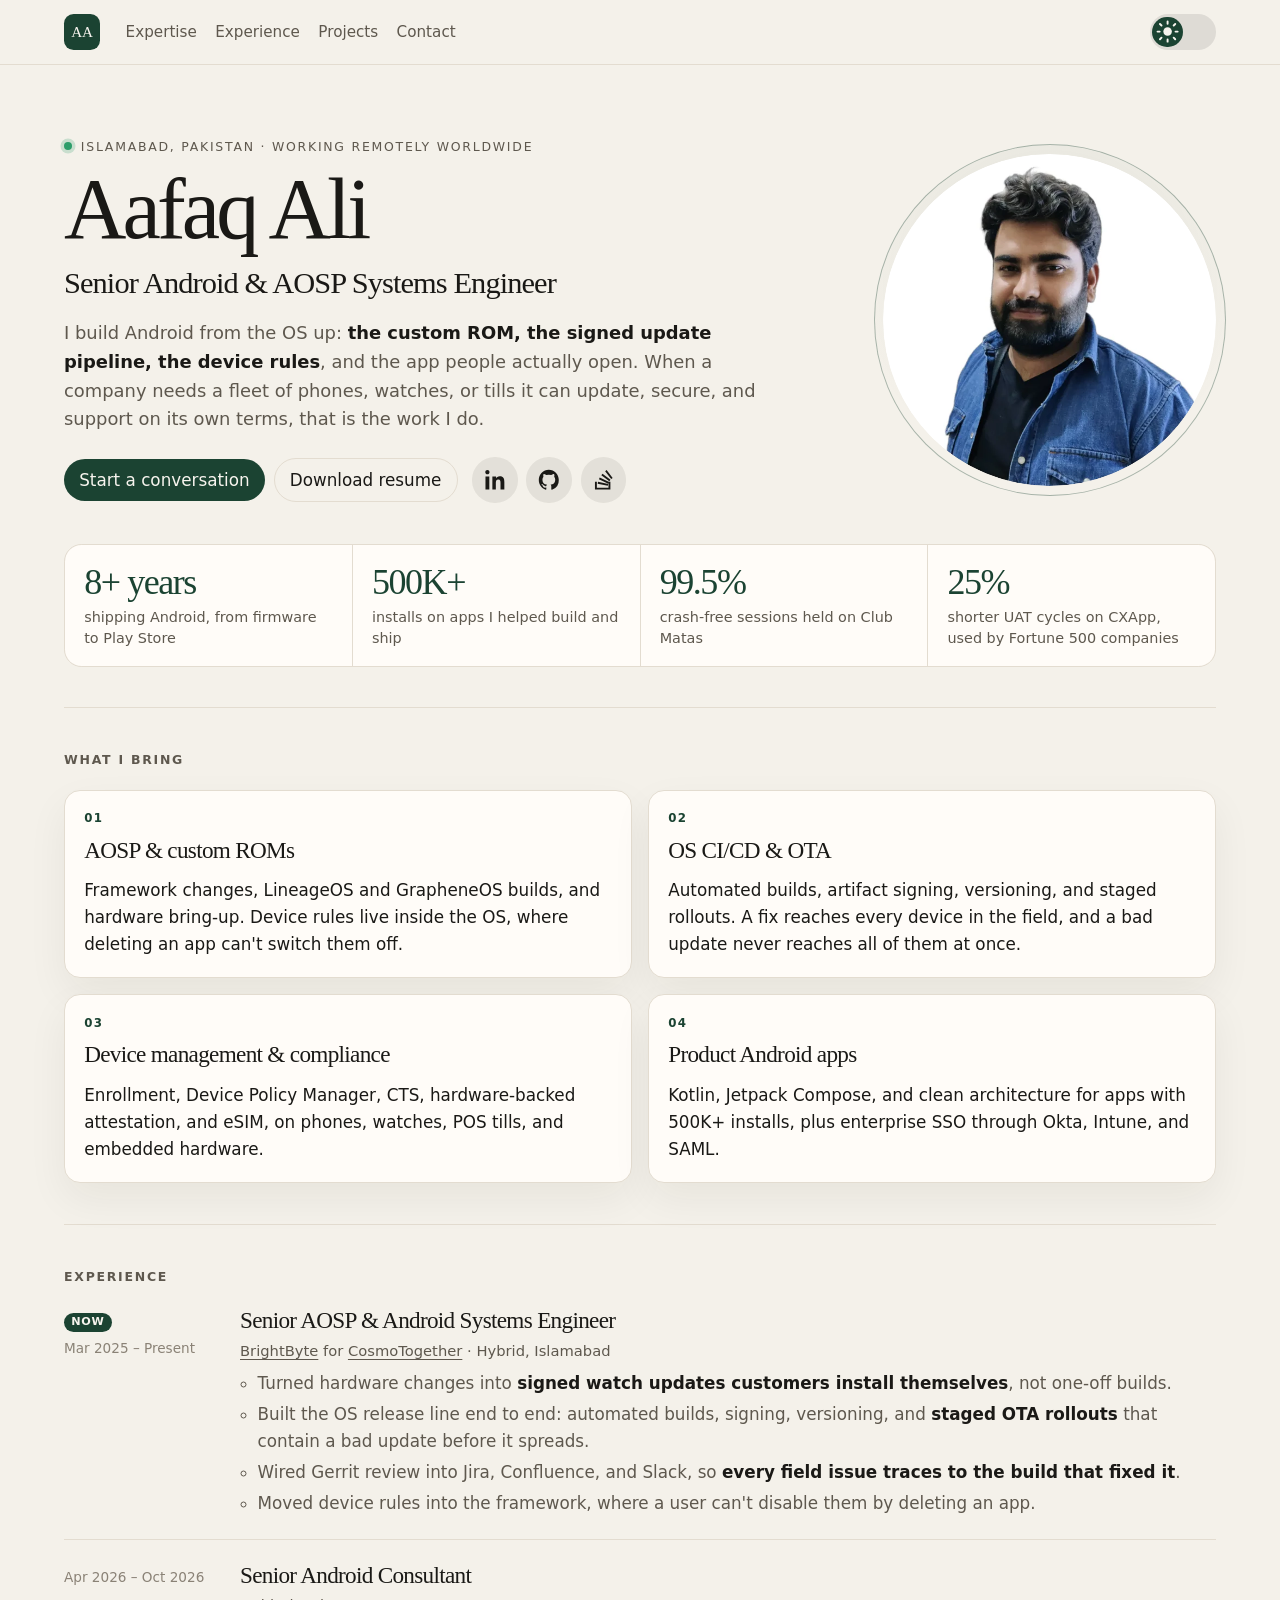
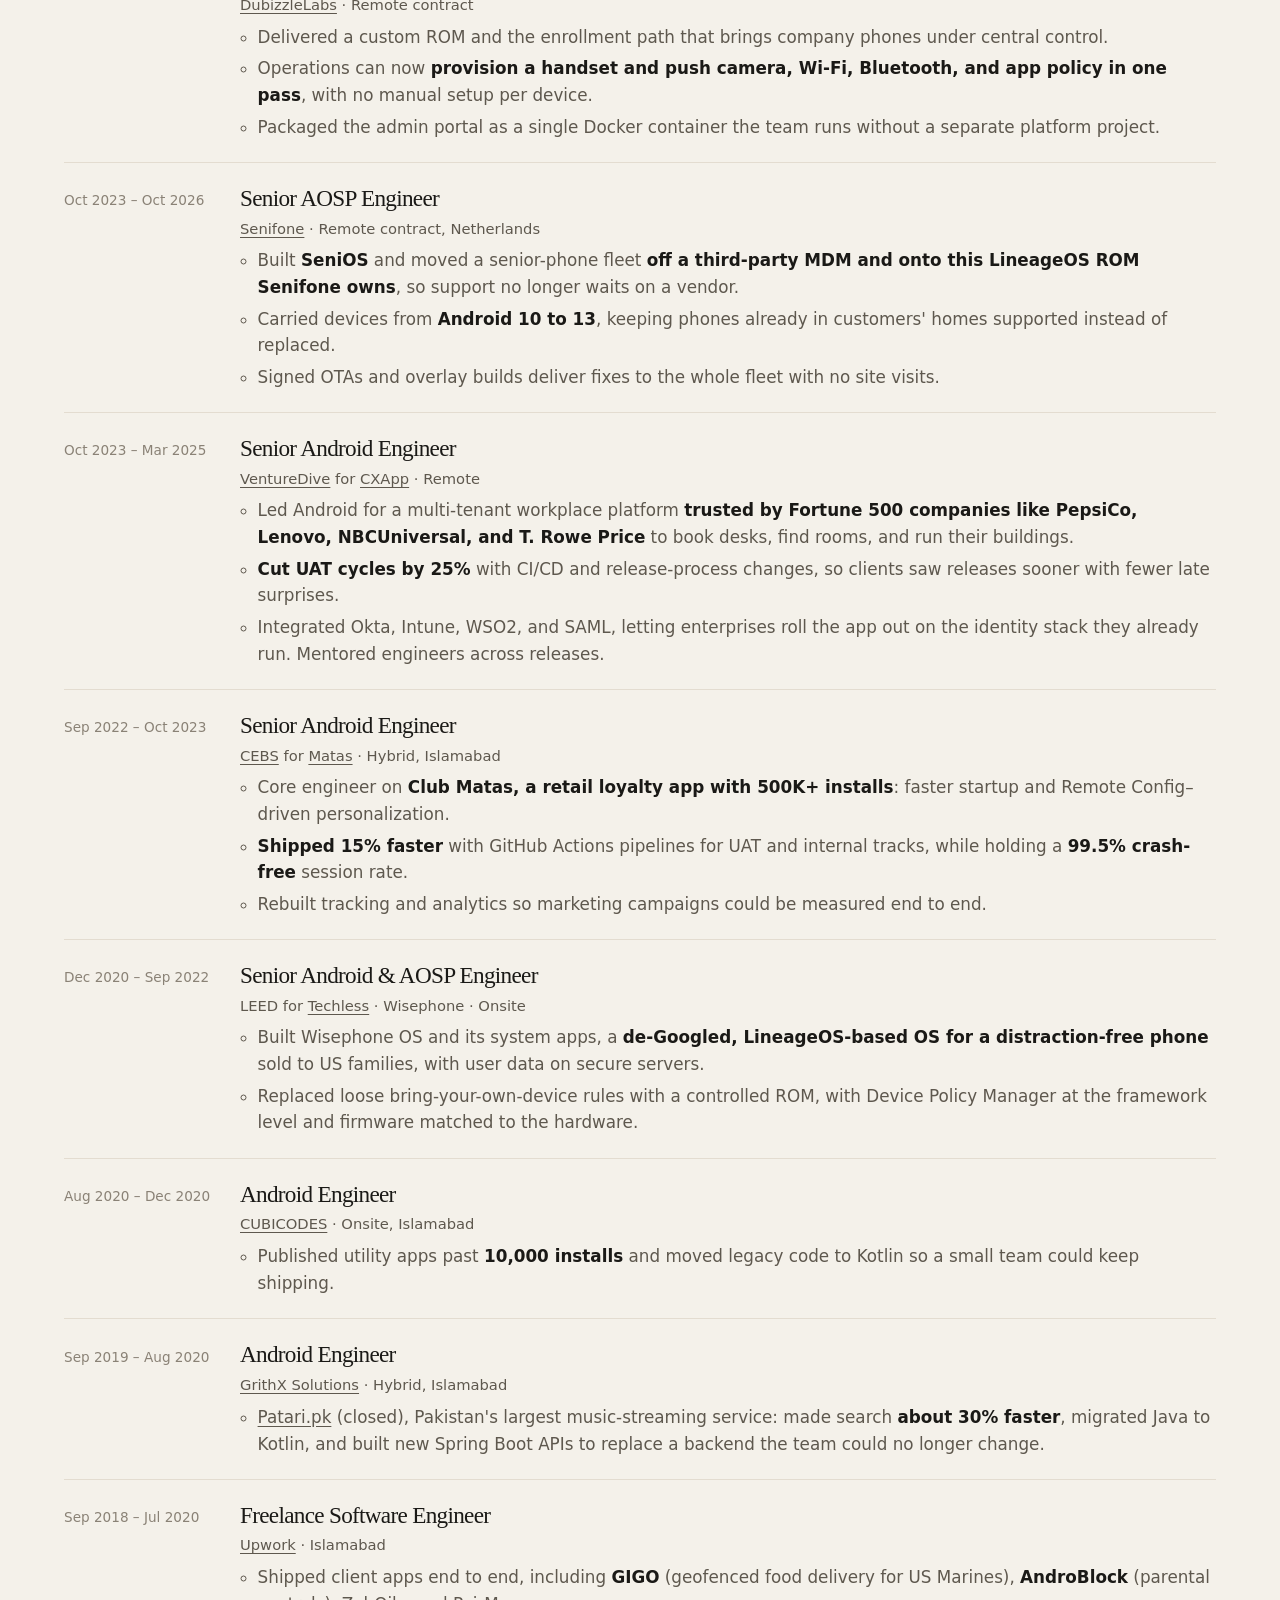
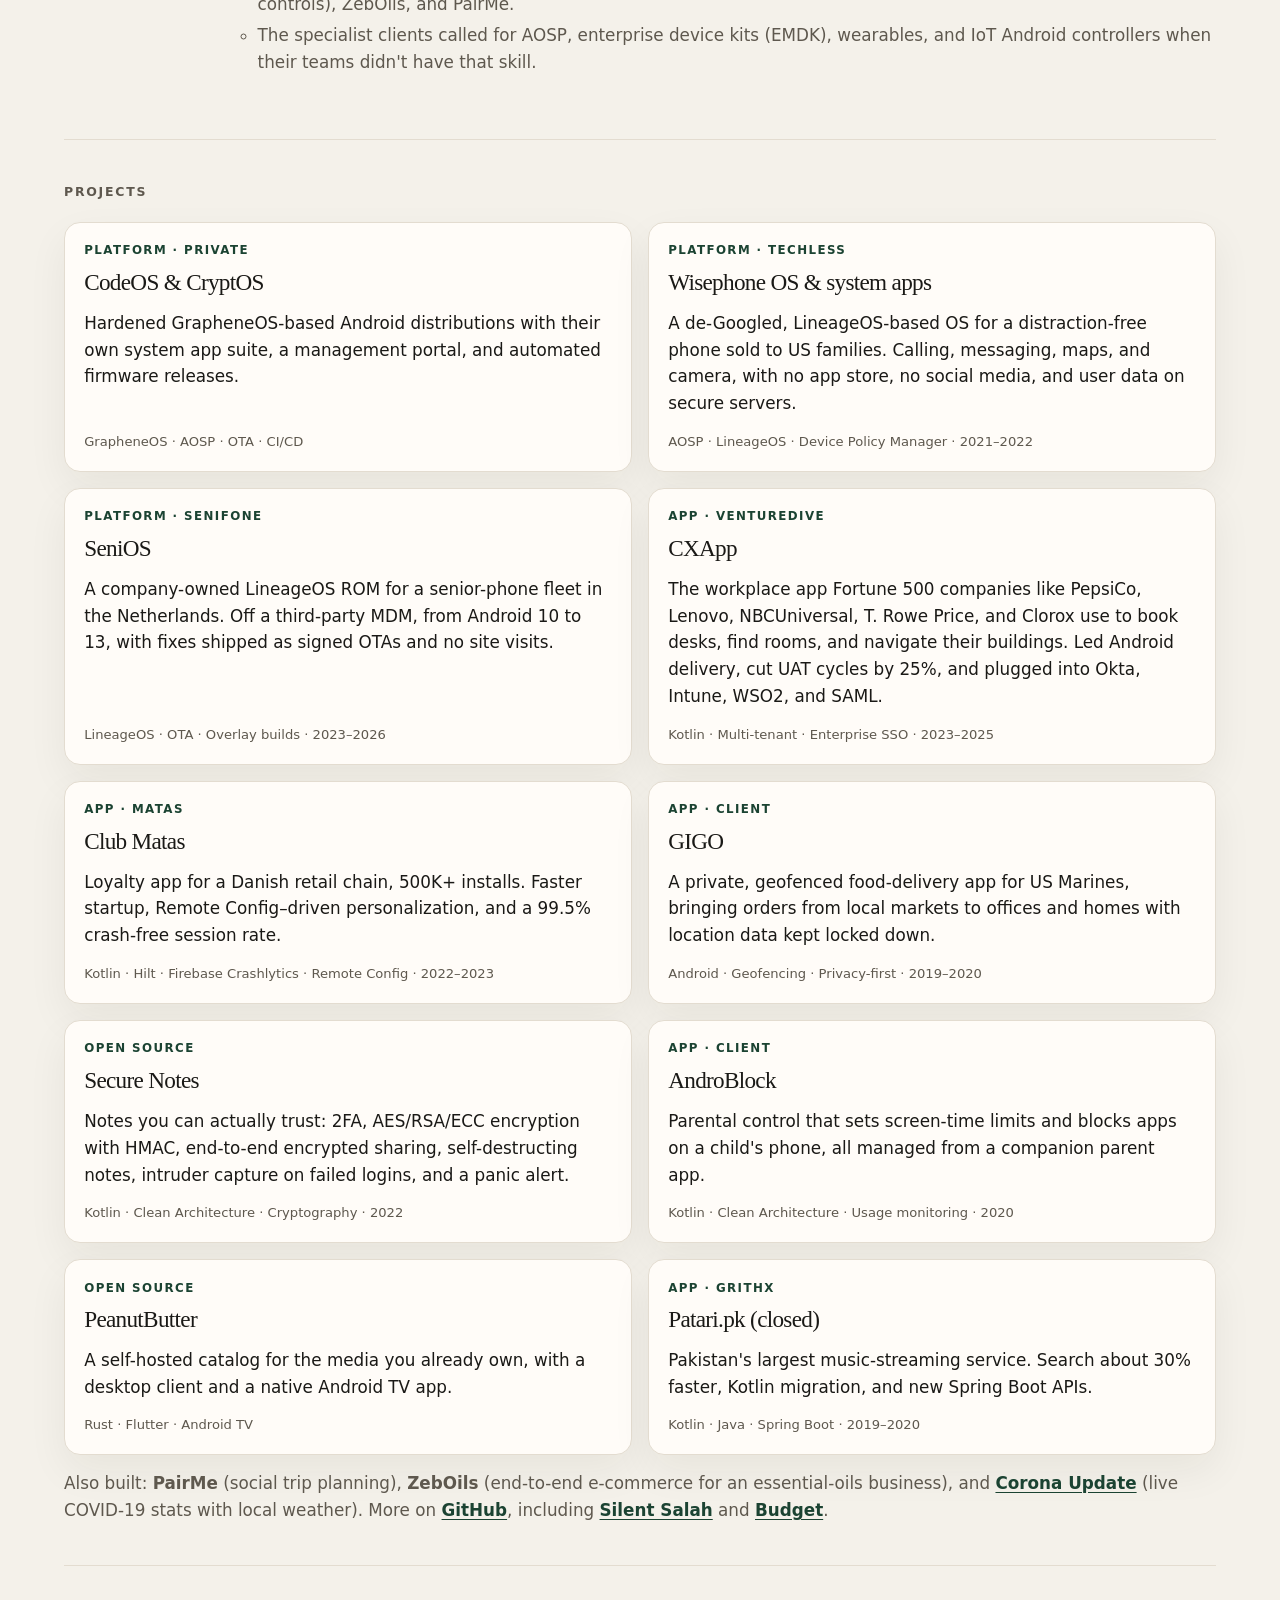
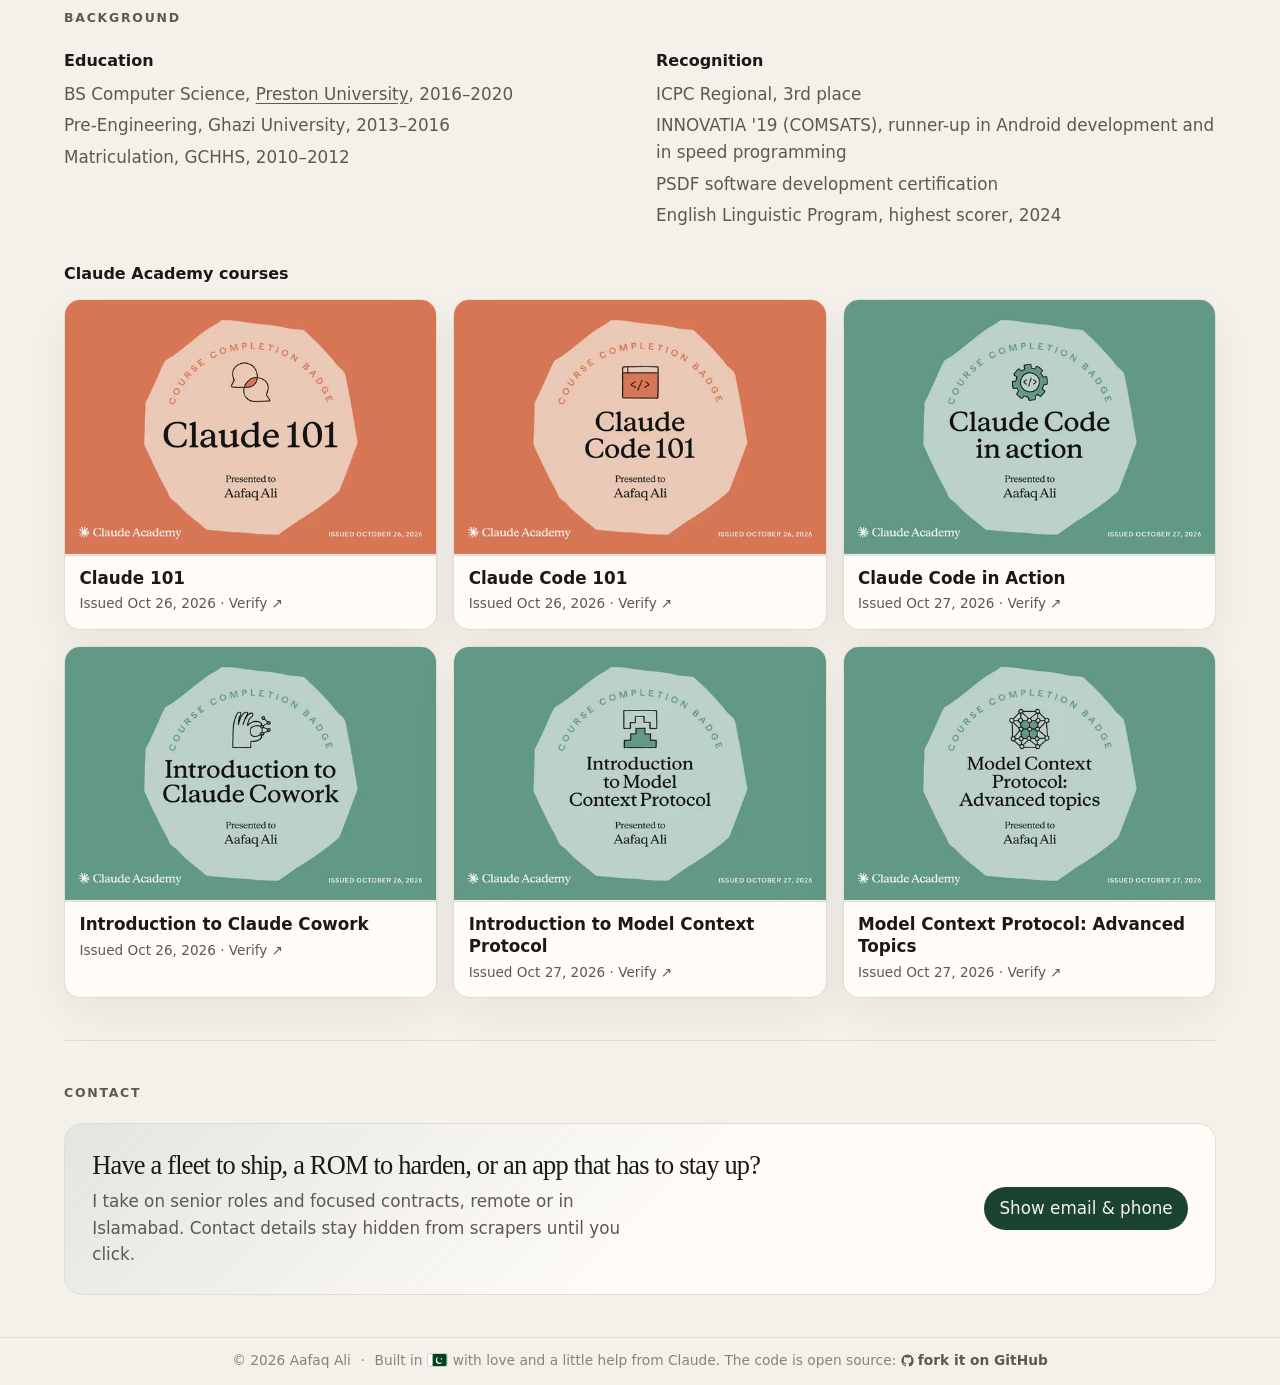
==== commit 93e7911a: "Add MCP course badges; link every course on the resume Co-Authored-By: Claude Opus 5.5 <noreply@anth" ====
--- a/index.html
+++ b/index.html
@@ -130,7 +130,7 @@
         <p class="lede">I build Android from the OS up: <strong>the custom ROM, the signed update pipeline, the device rules</strong>, and the app people actually open. When a company needs a fleet of phones, watches, or tills it can update, secure, and support on its own terms, that is the work I do.</p>
         <p class="actions">
           <a class="button" href="#contact">Start a conversation</a>
-          <a class="button quiet" href="aafaq-ali-resume.pdf" download>Download resume</a>
+          <a class="button quiet" href="aafaq-ali-resume.pdf?v=dev" download>Download resume</a>
           <span class="socials">
             <a class="icon-btn" href="https://www.linkedin.com/in/aafaqali/" rel="me noopener noreferrer" aria-label="LinkedIn" target="_blank">
               <svg viewBox="-1.2 -0.2 24.8 25.4" aria-hidden="true"><path d="M4.98 3.5C4.98 4.88 3.88 6 2.5 6S0 4.88 0 3.5 1.12 1 2.5 1s2.48 1.12 2.48 2.5zM.24 8.48h4.52V24H.24V8.48zM8.34 8.48h4.33v2.12h.06c.6-1.14 2.08-2.34 4.28-2.34 4.58 0 5.42 3.01 5.42 6.93V24h-4.52v-7.66c0-1.83-.03-4.18-2.55-4.18-2.55 0-2.94 1.99-2.94 4.05V24H8.34V8.48z"/></svg>
@@ -425,6 +425,20 @@
                 <span class="badge-meta">Issued Oct 26, 2026 · Verify ↗</span>
               </a>
             </li>
+            <li>
+              <a class="badge" href="https://academy.claude.com/verify/93e56921a56cf1212e225e848584bfc8" target="_blank" rel="noopener noreferrer">
+                <img src="img/badge-introduction-to-model-context-protocol.webp" alt="" width="560" height="384" loading="lazy" decoding="async">
+                <span class="badge-name">Introduction to Model Context Protocol</span>
+                <span class="badge-meta">Issued Oct 27, 2026 · Verify ↗</span>
+              </a>
+            </li>
+            <li>
+              <a class="badge" href="https://academy.claude.com/verify/a0ebe234b74af0aaab118ab40c21eae5" target="_blank" rel="noopener noreferrer">
+                <img src="img/badge-model-context-protocol-advanced-topics.webp" alt="" width="560" height="384" loading="lazy" decoding="async">
+                <span class="badge-name">Model Context Protocol: Advanced Topics</span>
+                <span class="badge-meta">Issued Oct 27, 2026 · Verify ↗</span>
+              </a>
+            </li>
           </ul>
         </div>
       </section>
--- a/css/site.css
+++ b/css/site.css
@@ -725,7 +725,7 @@
 }
 .badges {
   display: grid;
-  grid-template-columns: repeat(4, 1fr);
+  grid-template-columns: repeat(3, 1fr);
   gap: 1rem;
   margin: 0;
   padding: 0;
@@ -939,7 +939,7 @@
 .cv-proj + .cv-proj { margin-top: 0.6rem; }
 .cv-proj ul { margin-top: 0.15rem; }
 
-@page { size: A4; margin: 9mm 13mm; }
+@page { size: A4; margin: 7mm 13mm; }
 
 @media print {
   html, body { background: #fff !important; }
